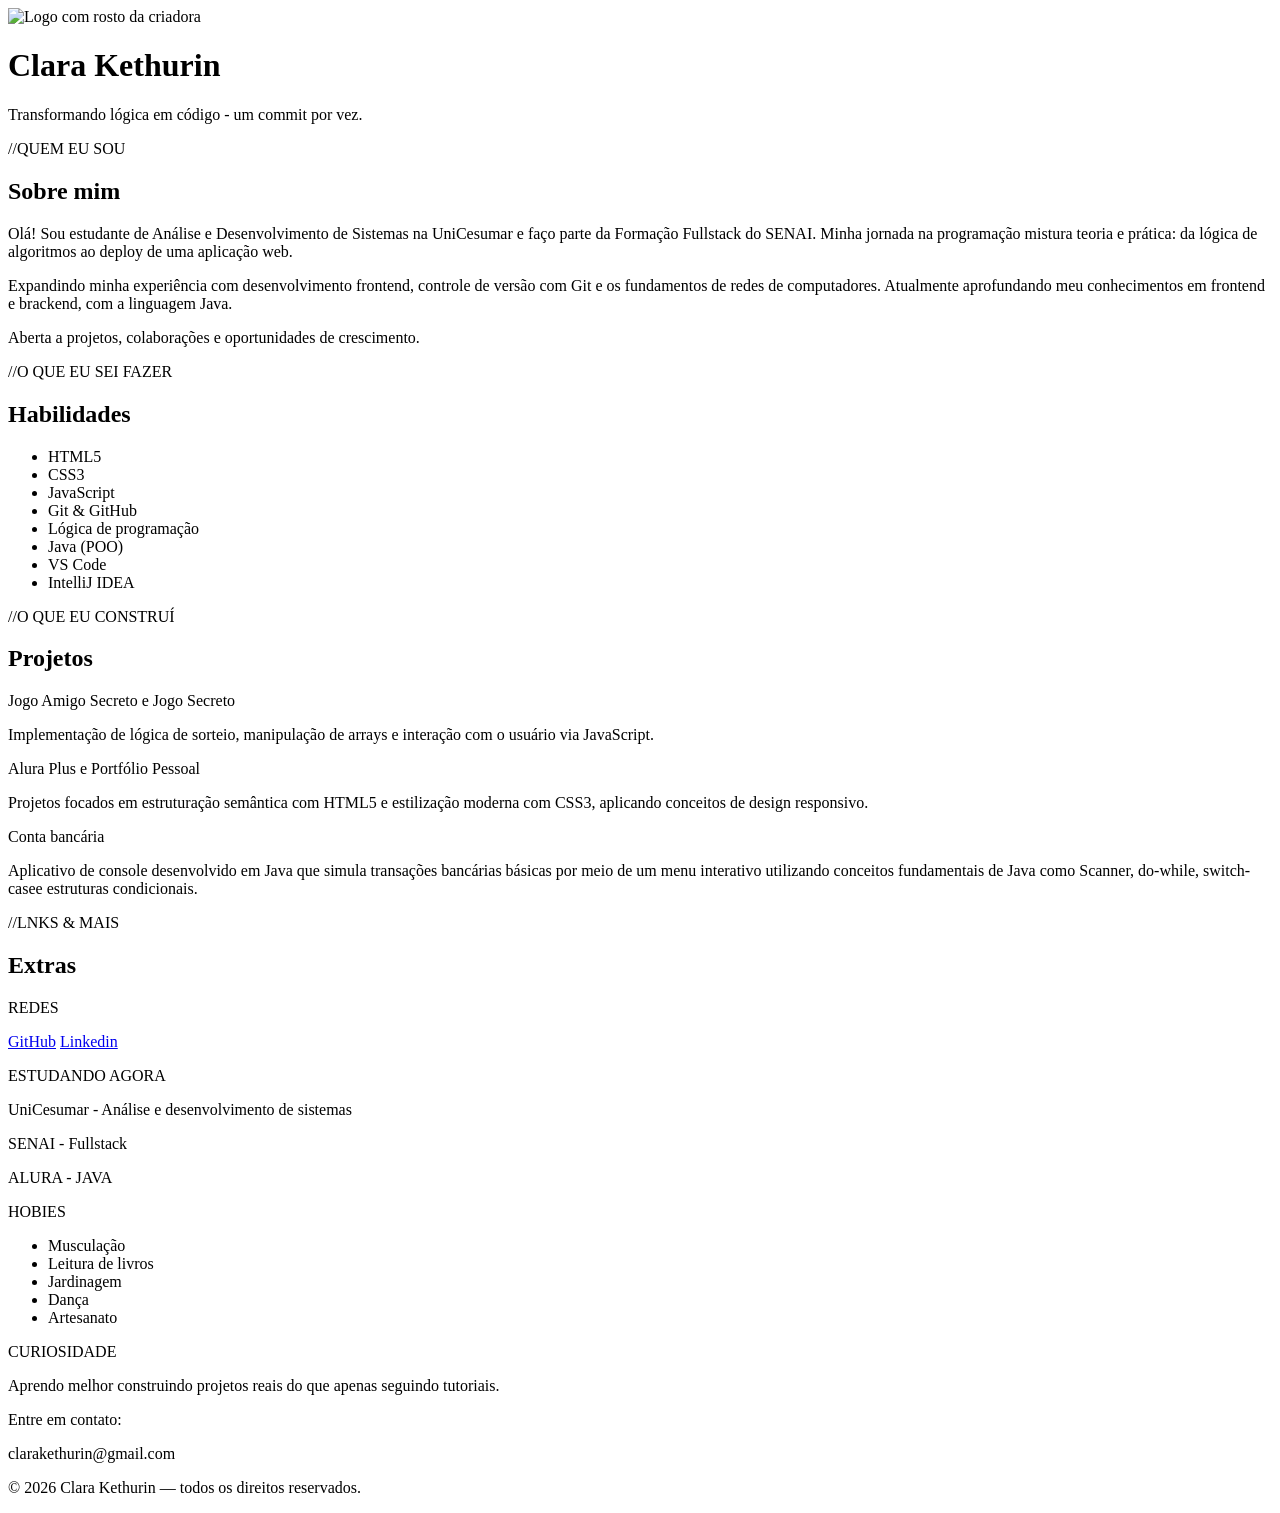
==== index.html @ 560ce4a1 "renomeia postfolio.html para index.html, remove arquivos de IDE e adiciona gitignore" ====
<!DOCTYPE html>
<html lang="pt-br">
<head>
    <meta charset="UTF-8">
    <meta name="viewport" content="width=device-width, initial-scale=1.0">
    <link rel="stylesheet" href="style.css"> 
    <title>Postfolio</title>
    
</head>
<body>
    <img src=".idea/chargePessoal.png" alt="Logo com rosto da criadora"/>
    <header>
        <h1> Clara Kethurin</h1>
    </header>
    <p>Transformando lógica em código - um commit por vez.</p>
    <!--  ADICIONAR botões responsivos AQUI -->
    <main>
        <section>
            <p>//QUEM EU SOU</p>
            <h2>Sobre mim</h2>
                <p>Olá! Sou estudante de Análise e Desenvolvimento de Sistemas na UniCesumar e faço parte da Formação Fullstack do SENAI. Minha jornada na programação mistura teoria e prática: da lógica de algoritmos ao deploy de uma aplicação web.</p>
                <p>Expandindo minha experiência com desenvolvimento frontend, controle de versão com Git e os fundamentos de redes de computadores. Atualmente aprofundando meu conhecimentos em frontend e brackend, com a linguagem Java. </p>
                <p>Aberta a projetos, colaborações e oportunidades de crescimento.</p>
        </section>
        <section>
            <p>//O QUE EU SEI FAZER</p>
            <h2>Habilidades</h2>
            <ul>
                <li>HTML5</li>
                <li>CSS3</li>
                <li>JavaScript</li>
                <li>Git & GitHub</li>
                <li>Lógica de programação</li>
                <li>Java (POO)</li>
                <li>VS Code</li>
                <li>IntelliJ IDEA</li>
            </ul>
        </section>
        <section>
            <p>//O QUE EU CONSTRUÍ</p>
            <h2>Projetos</h2>
            <p>Jogo Amigo Secreto e Jogo Secreto</p>
            <p>Implementação de lógica de sorteio, manipulação de arrays e interação com o usuário via JavaScript. </p>
            <!--<p> JavaScript / Lógica programação / GitHub (pensar como faz pra colocar um do lado do outro</p>
            <nav> COLOCAR LINK DO GITHUB AQUI</nav>-->

            <p>Alura Plus e Portfólio Pessoal</p>
            <p>Projetos focados em estruturação semântica com HTML5 e estilização moderna com CSS3, aplicando conceitos de design responsivo.</p>
            <!-- <p> HTML / CSS (mesmo do de cima) </p>
            <nav> COLOCAR LINK DO GITHUB AQUI </nav> -->

            <p>Conta bancária</p>
            <p>Aplicativo de console desenvolvido em Java que simula transações bancárias básicas por meio de um menu interativo utilizando conceitos fundamentais de Java como Scanner, do-while, switch-casee estruturas condicionais. </p>
            <!-- <p> Java (mesmo do de cima) </p>
            <nav> COLOCAR LINK DO GITHUB AQUI </nav> -->
        </section>
        <section>
            <!--  <aside> PESQUISAR COMO FAZ ISSO AQUI</aside>-->
            <p>//LNKS & MAIS</p>
            <h2>Extras</h2>
            <P>REDES</P>
            <a href="https://github.com/clarakethurin" >GitHub</a>
            <a href="www.linkedin.com/in/clarakethurin">Linkedin</a>
            <p>ESTUDANDO AGORA</p>
            <p>UniCesumar - Análise e desenvolvimento de sistemas</p>
            <p>SENAI - Fullstack</p>
            <p>ALURA - JAVA</p>
            <p>HOBIES</p>
            <ul>
                <li>Musculação</li>
                <li>Leitura de livros</li>
                <li>Jardinagem</li>
                <li>Dança</li>
                <li>Artesanato</li>
            </ul>
            <p>CURIOSIDADE</p>
            <p>Aprendo melhor construindo projetos reais do que apenas seguindo tutoriais.</p>
         </section>
    </main>
    <footer>
        <p>Entre em contato:</p>
        <p>clarakethurin@gmail.com</p>
        <P>© 2026 Clara Kethurin — todos os direitos reservados.</P>
    </footer>
 </body>
 </html>
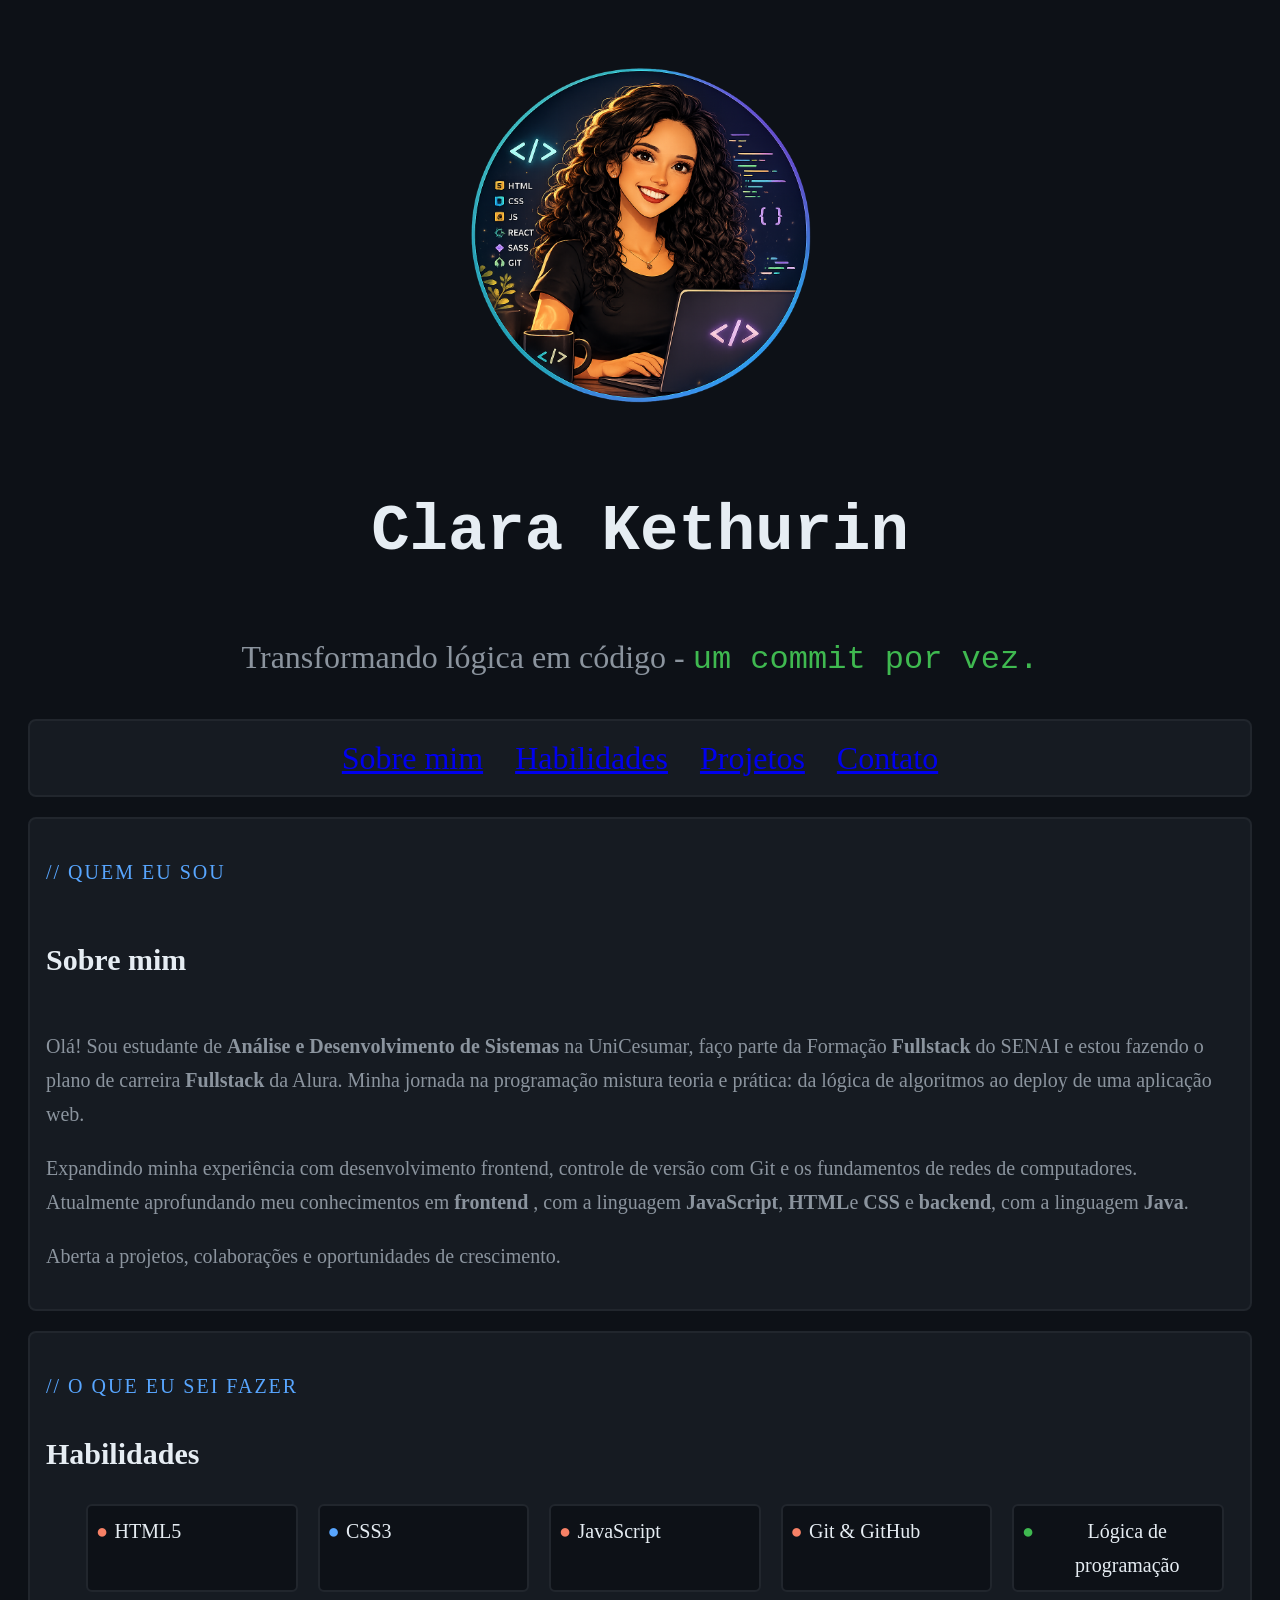
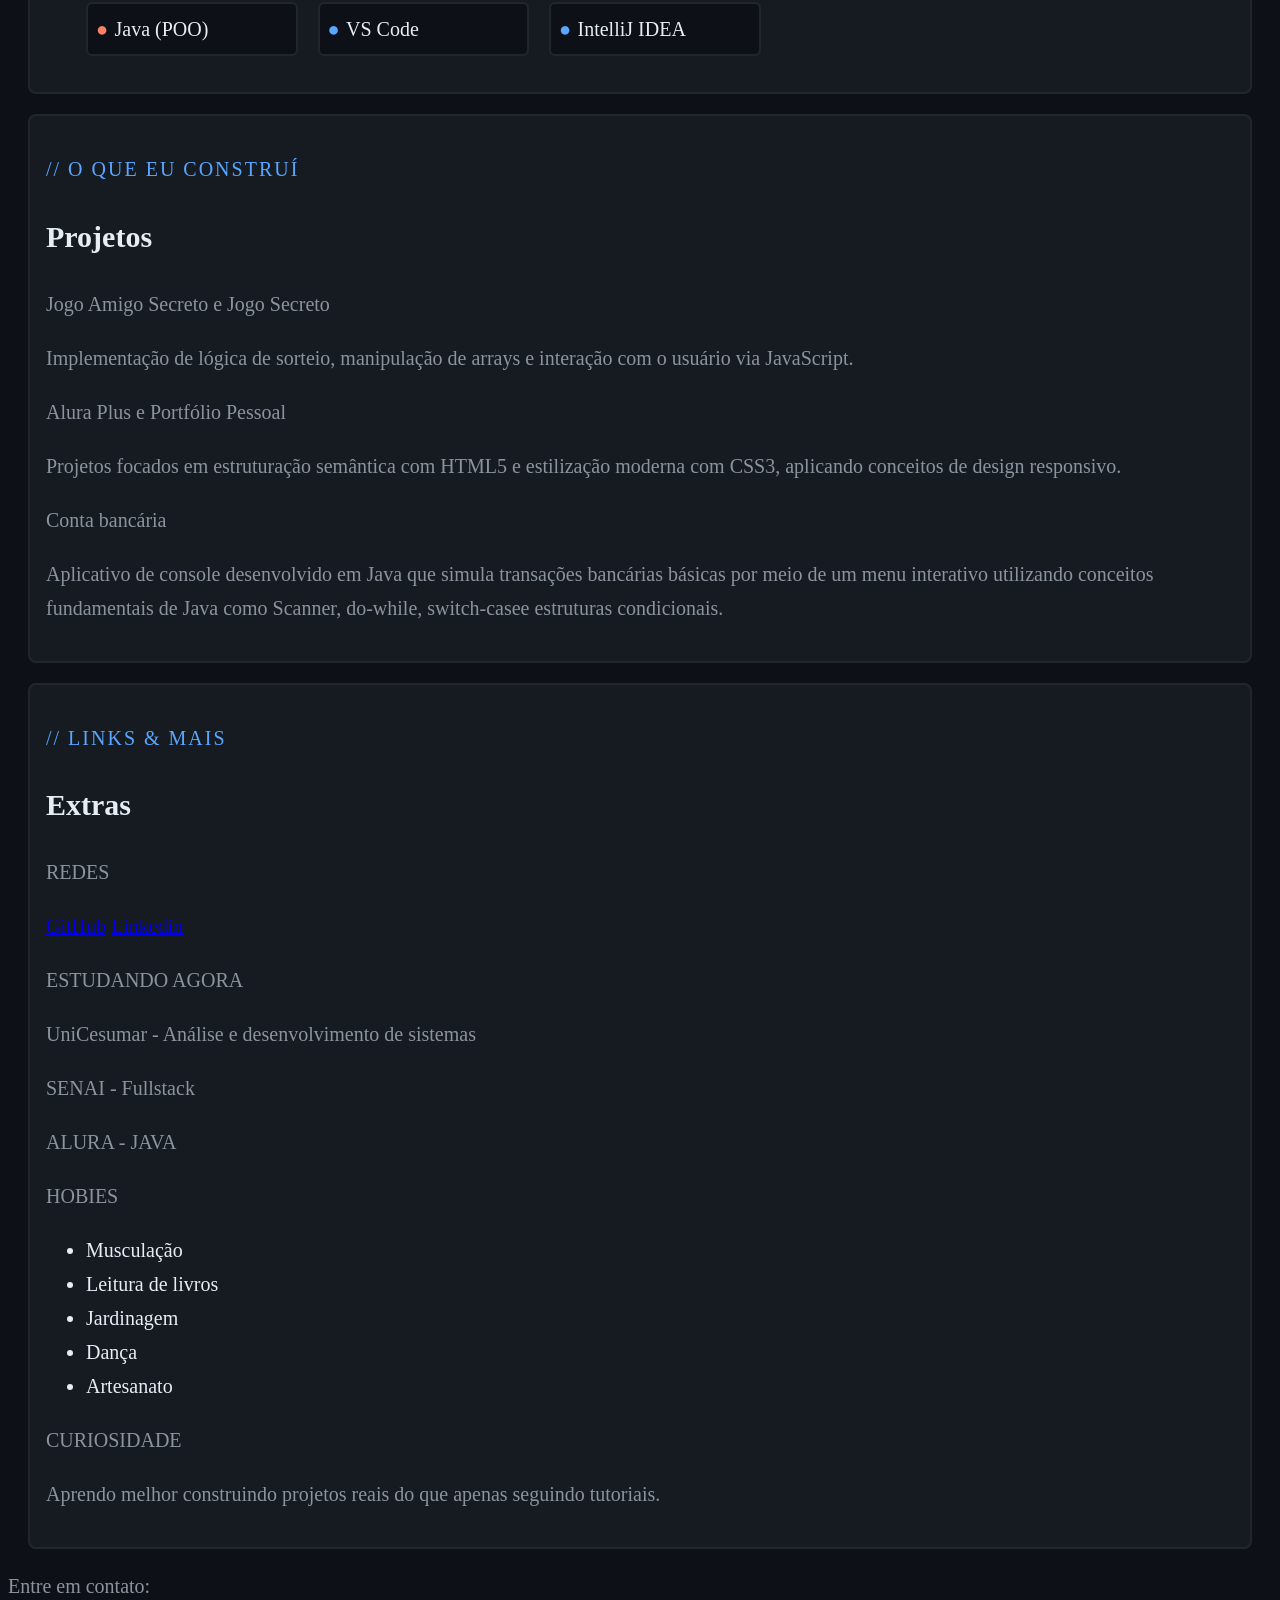
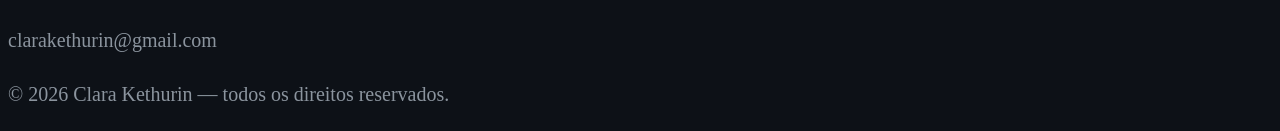
==== commit 643a1def: "estilo header , menu, sobre mim" ====
--- a/index.html
+++ b/index.html
@@ -3,41 +3,51 @@
 <head>
     <meta charset="UTF-8">
     <meta name="viewport" content="width=device-width, initial-scale=1.0">
-    <link rel="stylesheet" href="style.css"> 
+    <link rel="stylesheet" href="css/style.css"> 
+    <link href="https://fonts.googleapis.com/css2?family=JetBrains+Mono:wght@400;500;700&family=Inter:wght@400;500;600&display=swap" rel="stylesheet">
     <title>Postfolio</title>
     
 </head>
 <body>
-    <img src=".idea/chargePessoal.png" alt="Logo com rosto da criadora"/>
+    <img class="avatar" src="img/chargePessoal.png" alt="Logo com rosto da criadora"/>
     <header>
         <h1> Clara Kethurin</h1>
     </header>
-    <p>Transformando lógica em código - um commit por vez.</p>
-    <!--  ADICIONAR botões responsivos AQUI -->
-    <main>
-        <section>
-            <p>//QUEM EU SOU</p>
-            <h2>Sobre mim</h2>
-                <p>Olá! Sou estudante de Análise e Desenvolvimento de Sistemas na UniCesumar e faço parte da Formação Fullstack do SENAI. Minha jornada na programação mistura teoria e prática: da lógica de algoritmos ao deploy de uma aplicação web.</p>
-                <p>Expandindo minha experiência com desenvolvimento frontend, controle de versão com Git e os fundamentos de redes de computadores. Atualmente aprofundando meu conhecimentos em frontend e brackend, com a linguagem Java. </p>
+    <p class="tagline">Transformando lógica em código - 
+        <span class="tagline-destaque">um commit por vez.</span>
+    </p>
+    <nav>
+        <ul class="menu">
+            <li><a href="#sobre-mim">Sobre mim</a></li>
+            <li><a href="#habilidades">Habilidades</a></li>
+            <li><a href="#projetos">Projetos</a></li>
+            <li><a href="#contato">Contato</a></li>
+        </ul>
+    </nav>
+    <main>   
+        <section class="section-estilo">
+            <p class="subtitulo">// QUEM EU SOU</p>
+            <h2 class="sobre-mim">Sobre mim</h2>
+                <p>Olá! Sou estudante de <strong>Análise e Desenvolvimento de Sistemas</strong> na UniCesumar, faço parte da Formação <strong>Fullstack</strong> do SENAI e estou fazendo o plano de carreira <strong>Fullstack</strong> da Alura. Minha jornada na programação mistura teoria e prática: da lógica de algoritmos ao deploy de uma aplicação web.</p>
+                <p>Expandindo minha experiência com desenvolvimento frontend, controle de versão com Git e os fundamentos de redes de computadores. Atualmente aprofundando meu conhecimentos em <strong>frontend </strong>, com a linguagem <strong>JavaScript</strong>, <strong>HTML</strong>e <strong>CSS</strong> e <strong>backend</strong>, com a linguagem <strong>Java</strong>. </p>
                 <p>Aberta a projetos, colaborações e oportunidades de crescimento.</p>
         </section>
-        <section>
-            <p>//O QUE EU SEI FAZER</p>
+        <section class="section-estilo">
+            <p class="subtitulo">// O QUE EU SEI FAZER</p>
             <h2>Habilidades</h2>
-            <ul>
-                <li>HTML5</li>
-                <li>CSS3</li>
-                <li>JavaScript</li>
-                <li>Git & GitHub</li>
-                <li>Lógica de programação</li>
-                <li>Java (POO)</li>
-                <li>VS Code</li>
-                <li>IntelliJ IDEA</li>
+            <ul class="habilidades">
+                <li class="habilidades-item"><span class="ponto-laranja">●</span> HTML5</li>
+                <li class="habilidades-item"><span class="ponto-azul">●</span> CSS3</li>
+                <li class="habilidades-item"><span class="ponto-laranja">●</span> JavaScript</li>
+                <li class="habilidades-item"><span class="ponto-laranja">●</span> Git & GitHub</li>
+                <li class="habilidades-item"><span class="ponto-verde">●</span> Lógica de programação</li>
+                <li class="habilidades-item"><span class="ponto-laranja">●</span> Java (POO)</li>
+                <li class="habilidades-item"><span class="ponto-azul">●</span> VS Code</li>
+                <li class="habilidades-item"><span class="ponto-azul">●</span> IntelliJ IDEA</li>
             </ul>
         </section>
-        <section>
-            <p>//O QUE EU CONSTRUÍ</p>
+        <section class="section-estilo">
+            <p class="subtitulo">// O QUE EU CONSTRUÍ</p>
             <h2>Projetos</h2>
             <p>Jogo Amigo Secreto e Jogo Secreto</p>
             <p>Implementação de lógica de sorteio, manipulação de arrays e interação com o usuário via JavaScript. </p>
@@ -54,9 +64,9 @@
             <!-- <p> Java (mesmo do de cima) </p>
             <nav> COLOCAR LINK DO GITHUB AQUI </nav> -->
         </section>
-        <section>
+        <section class="section-estilo">
             <!--  <aside> PESQUISAR COMO FAZ ISSO AQUI</aside>-->
-            <p>//LNKS & MAIS</p>
+            <p class="subtitulo">// LINKS & MAIS</p>
             <h2>Extras</h2>
             <P>REDES</P>
             <a href="https://github.com/clarakethurin" >GitHub</a>
--- a/css/style.css
+++ b/css/style.css
@@ -0,0 +1,116 @@
+#{
+    margin: 0;
+    padding: 0;
+}
+
+body {
+    font-family: 16px system-ui, -apple-system, sans-serif;
+    font-size: 1.25rem;
+    line-height: 1.7;
+    background-color: #0d1117;
+    color: #e6edf3;
+}
+
+p {
+    color: #8b949e;
+   
+}
+/* h1 finalizado*/
+h1 {
+    font-family: 'Courier New', Courier, monospace;
+    font-size: clamp(4rem, 5vw, 4rem);
+    display: flex;
+    justify-content: center;
+}
+
+/* avatar finalizado*/
+.avatar {
+    width: 350px;
+    height: 350px;
+    border-radius: 50%;
+    display: block;
+    margin: 4rem auto;
+}
+
+/* tagline finalizado*/
+.tagline {
+    font-size: 2rem;
+    text-align: center;
+    margin-bottom: 2rem;
+    color:#8b949e;
+}
+
+.tagline-destaque{
+    font-family: 'Courier New', Courier, monospace;
+    color: #3fb950;
+}
+
+/*Falta tirar o sublinhado, corrigir cor e aumentar a fonte*/
+.menu {
+    display: flex;
+    flex-direction: row;
+    justify-content: center;
+    gap: 2rem;
+    border: 2px solid #21262d;
+    border-radius: 8px;
+    padding: 0.6rem 1rem;
+    flex-wrap: wrap;
+    background-color: #161b22;
+    margin: 20px;
+    list-style: none;
+    text-decoration: none;
+    font-size: 2rem; 
+}
+
+
+.section-estilo{
+    border: 2px solid #21262d;
+    border-radius: 8px;
+    padding: 1rem;
+    background-color: #161b22;
+    margin: 20px;
+}
+
+.subtitulo{
+    color: #58a6ff;
+    letter-spacing: 2px;
+}
+
+.sobre-mim {
+    display: inline-block;
+    flex-direction: column;
+    gap: 1rem;
+}
+
+/*habilidades finalizado*/
+.habilidades {
+    display: grid;
+    grid-template-columns: repeat(auto-fit, minmax(200px, 1fr));
+    gap: 0.6rem;
+    margin-top: 0.5rem;
+}
+
+.habilidades-item{
+    background-color: #0d1117;
+    border: 2px solid #21262d;
+    padding: 0.5rem;
+    border-radius: 6px;
+    display: flex;
+    text-align: center;
+    gap: 0.4rem;
+    content: "";
+    margin-right: 10px;
+}
+.ponto-laranja {
+    color: #f78166;
+}
+
+.ponto-azul {
+    color: #58a6ff;
+}
+
+.ponto-verde {
+    color: #3fb950;
+}
+
+
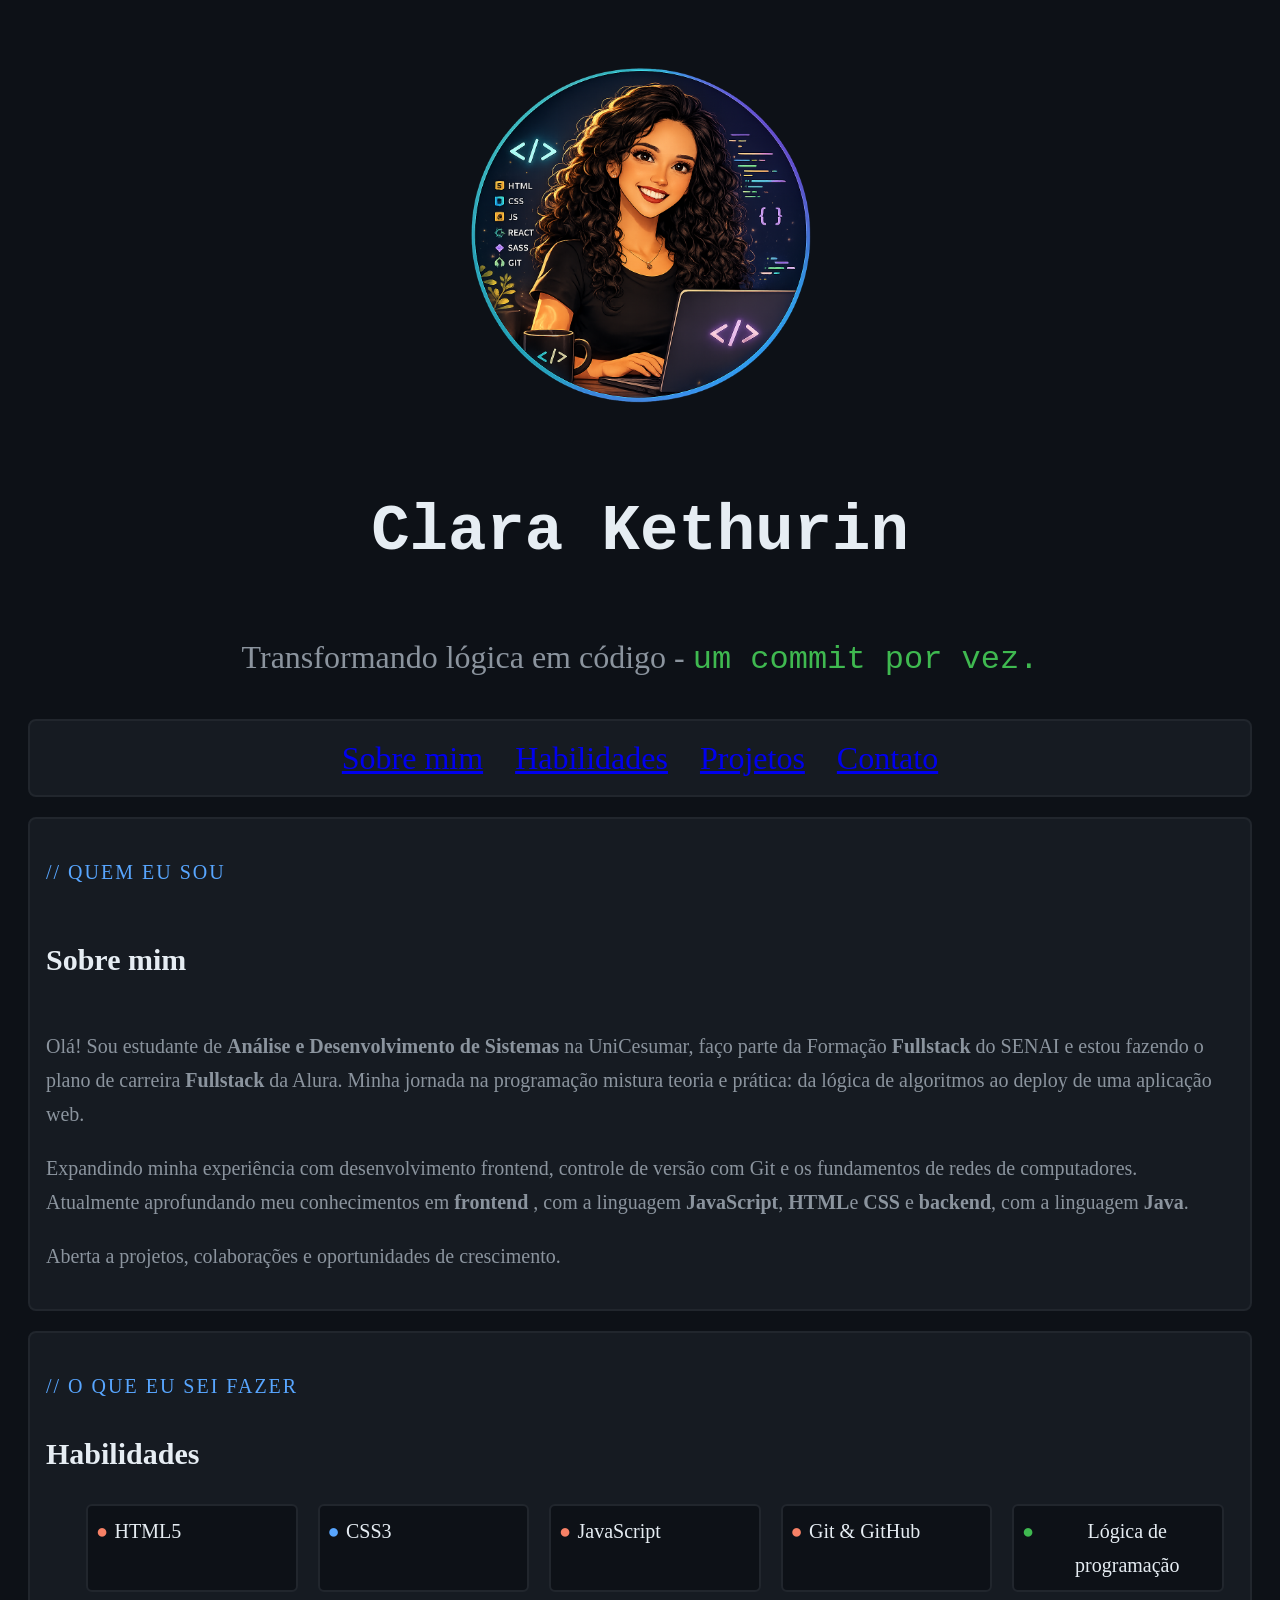
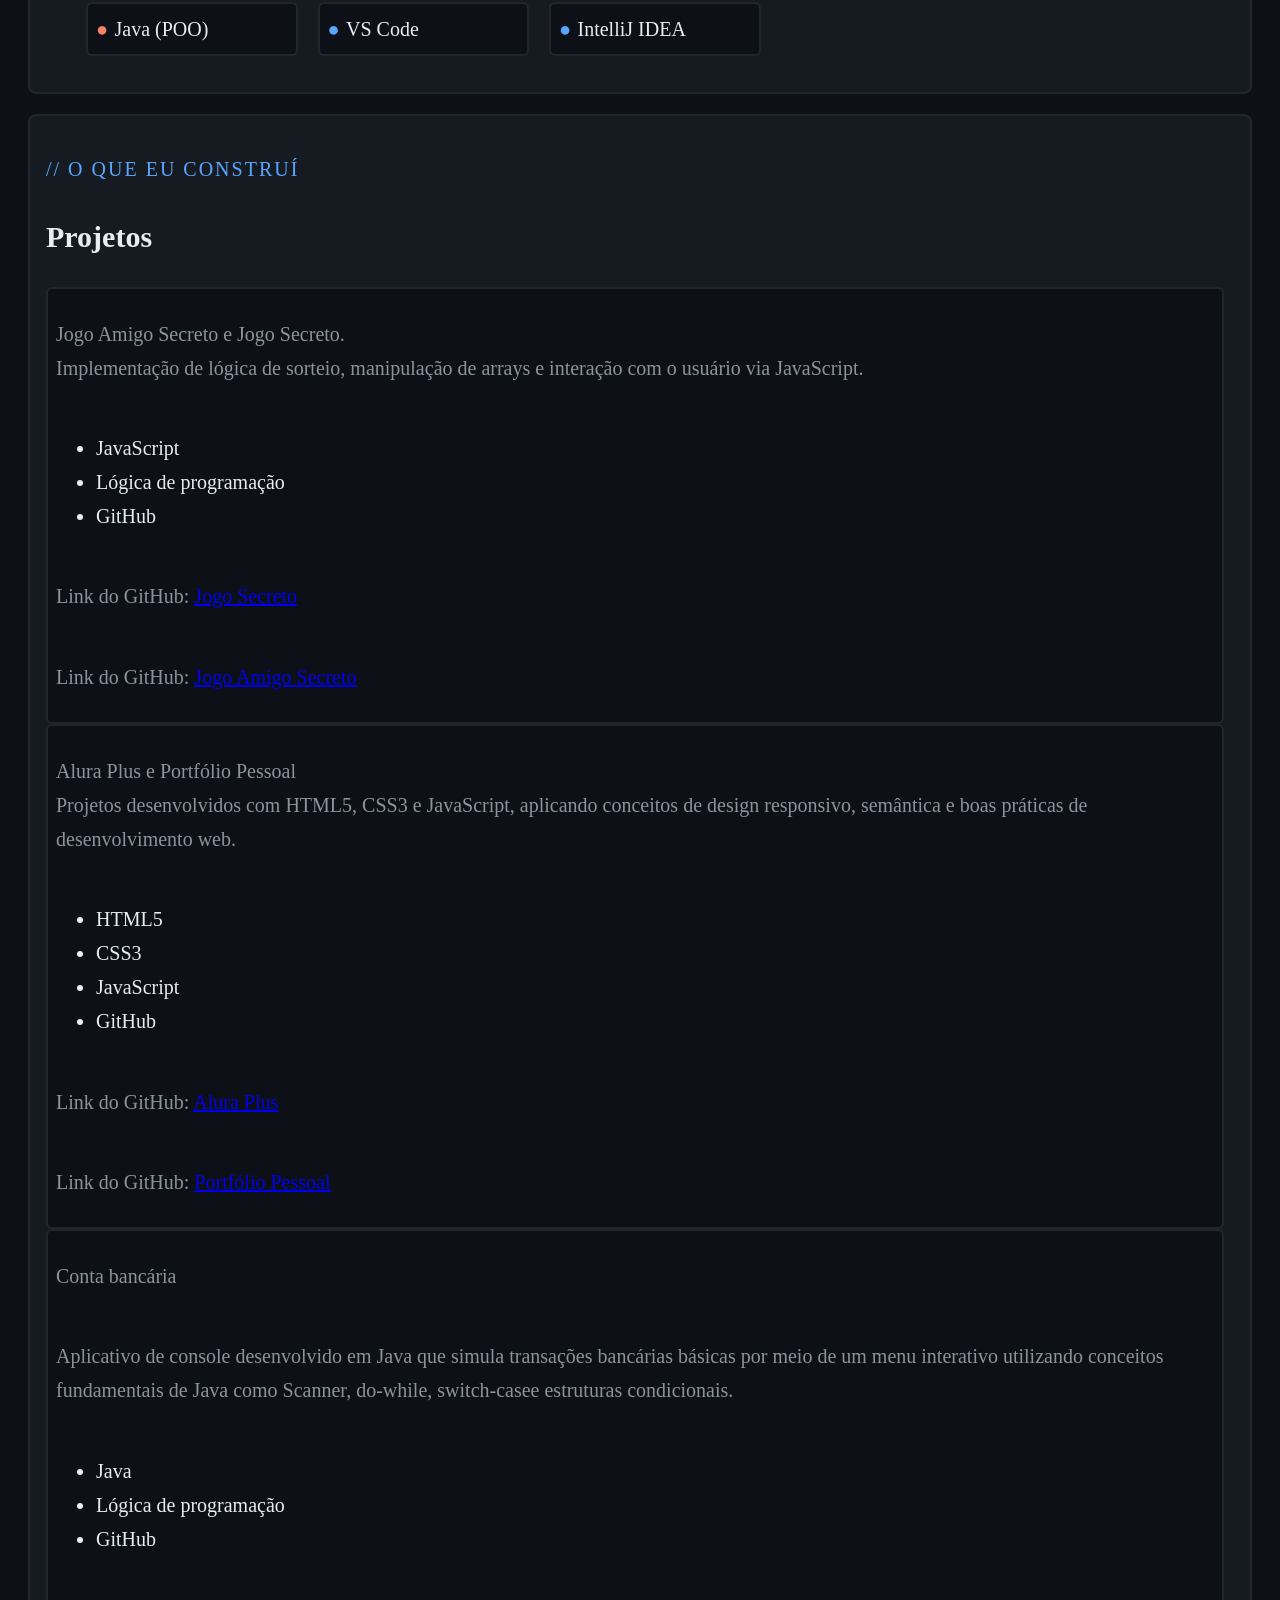
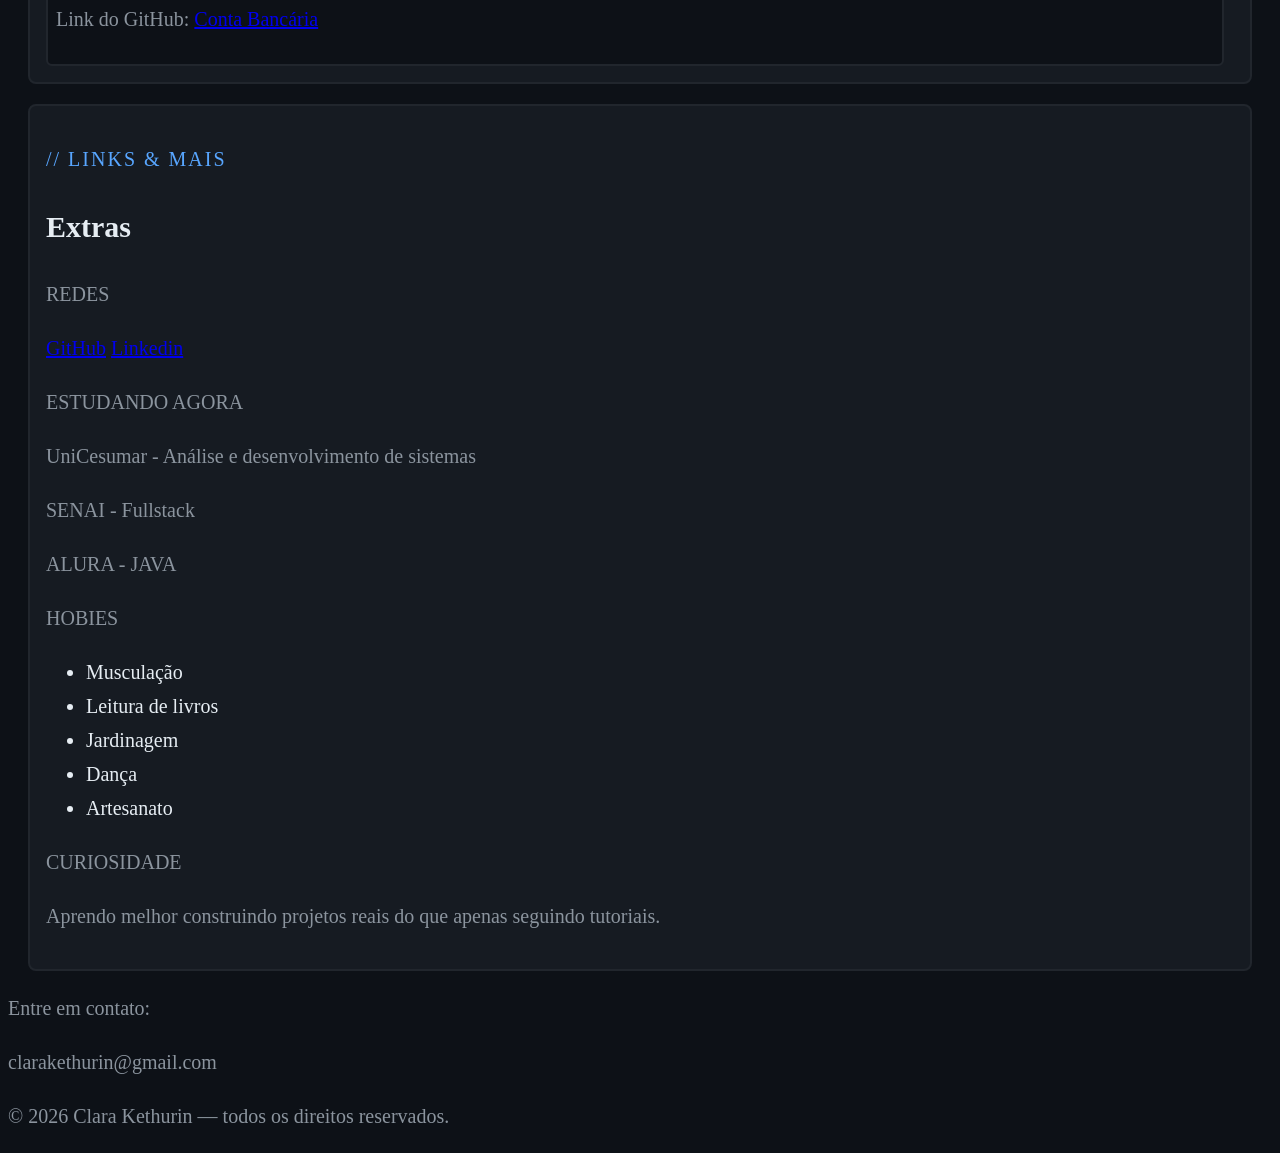
==== commit d5f8a1a4: "projetos iniciar estilos" ====
--- a/index.html
+++ b/index.html
@@ -49,20 +49,37 @@
         <section class="section-estilo">
             <p class="subtitulo">// O QUE EU CONSTRUÍ</p>
             <h2>Projetos</h2>
-            <p>Jogo Amigo Secreto e Jogo Secreto</p>
-            <p>Implementação de lógica de sorteio, manipulação de arrays e interação com o usuário via JavaScript. </p>
-            <!--<p> JavaScript / Lógica programação / GitHub (pensar como faz pra colocar um do lado do outro</p>
-            <nav> COLOCAR LINK DO GITHUB AQUI</nav>-->
+            <span class="projetos"><p>Jogo Amigo Secreto e Jogo Secreto. <br>
+            Implementação de lógica de sorteio, manipulação de arrays e interação com o usuário via JavaScript. </p>
+            <ul>
+                <li>JavaScript</li>
+                <li>Lógica de programação</li>
+                <li>GitHub</li>
+            </ul>
+            <p>Link do GitHub: <a href="https://github.com/clarakethurin/Jogo-secreto.JS" target="_blank" rel="noopener noreferrer">Jogo Secreto</a></p>
+            <p>Link do GitHub: <a href="https://github.com/clarakethurin/JogoAmigoSecreto" target="_blank" rel="noopener noreferrer">Jogo Amigo Secreto</a></p>
+            </span>
 
-            <p>Alura Plus e Portfólio Pessoal</p>
-            <p>Projetos focados em estruturação semântica com HTML5 e estilização moderna com CSS3, aplicando conceitos de design responsivo.</p>
-            <!-- <p> HTML / CSS (mesmo do de cima) </p>
-            <nav> COLOCAR LINK DO GITHUB AQUI </nav> -->
+            <span class="projetos"><p>Alura Plus e Portfólio Pessoal<br> Projetos desenvolvidos com HTML5, CSS3 e JavaScript, aplicando conceitos de design responsivo, semântica e boas práticas de desenvolvimento web.</p>
+                <ul>
+                    <li>HTML5</li>
+                    <li>CSS3</li>
+                    <li>JavaScript</li>
+                    <li>GitHub</li>
+                </ul>
+            <p>Link do GitHub: <a href="https://github.com/clarakethurin/Alura-Plus" target="_blank" rel="noopener noreferrer">Alura Plus</a></p>
+            <p>Link do GitHub: <a href="https://github.com/clarakethurin/Portfólio-Pessoal" target="_blank" rel="noopener noreferrer">Portfólio Pessoal</a></p>
+            </span>
 
-            <p>Conta bancária</p>
-            <p>Aplicativo de console desenvolvido em Java que simula transações bancárias básicas por meio de um menu interativo utilizando conceitos fundamentais de Java como Scanner, do-while, switch-casee estruturas condicionais. </p>
-            <!-- <p> Java (mesmo do de cima) </p>
-            <nav> COLOCAR LINK DO GITHUB AQUI </nav> -->
+            <span class="projetos"><p>Conta bancária</p>
+            <p>Aplicativo de console desenvolvido em Java que simula transações bancárias básicas por meio de um menu interativo utilizando conceitos fundamentais de Java como Scanner, do-while, switch-casee estruturas condicionais.</p>
+            <ul>
+                <li>Java</li>
+                <li>Lógica de programação</li>
+                <li>GitHub</li>
+            </ul>
+            <p>Link do GitHub: <a href="https://github.com/clarakethurin/Conta-Bancaria" target="_blank" rel="noopener noreferrer">Conta Bancária</a></p>
+            </span>
         </section>
         <section class="section-estilo">
             <!--  <aside> PESQUISAR COMO FAZ ISSO AQUI</aside>-->
--- a/css/style.css
+++ b/css/style.css
@@ -113,4 +113,17 @@
     color: #3fb950;
 }
 
+.projetos{
+    background-color: #0d1117;
+    border: 2px solid #21262d;
+    padding: 0.5rem;
+    border-radius: 6px;
+    display: flex;
+    text-align:left;
+    flex-direction: column;
+    gap: 0.4rem;
+    content: "";
+    margin-right: 10px;
 
+}
+
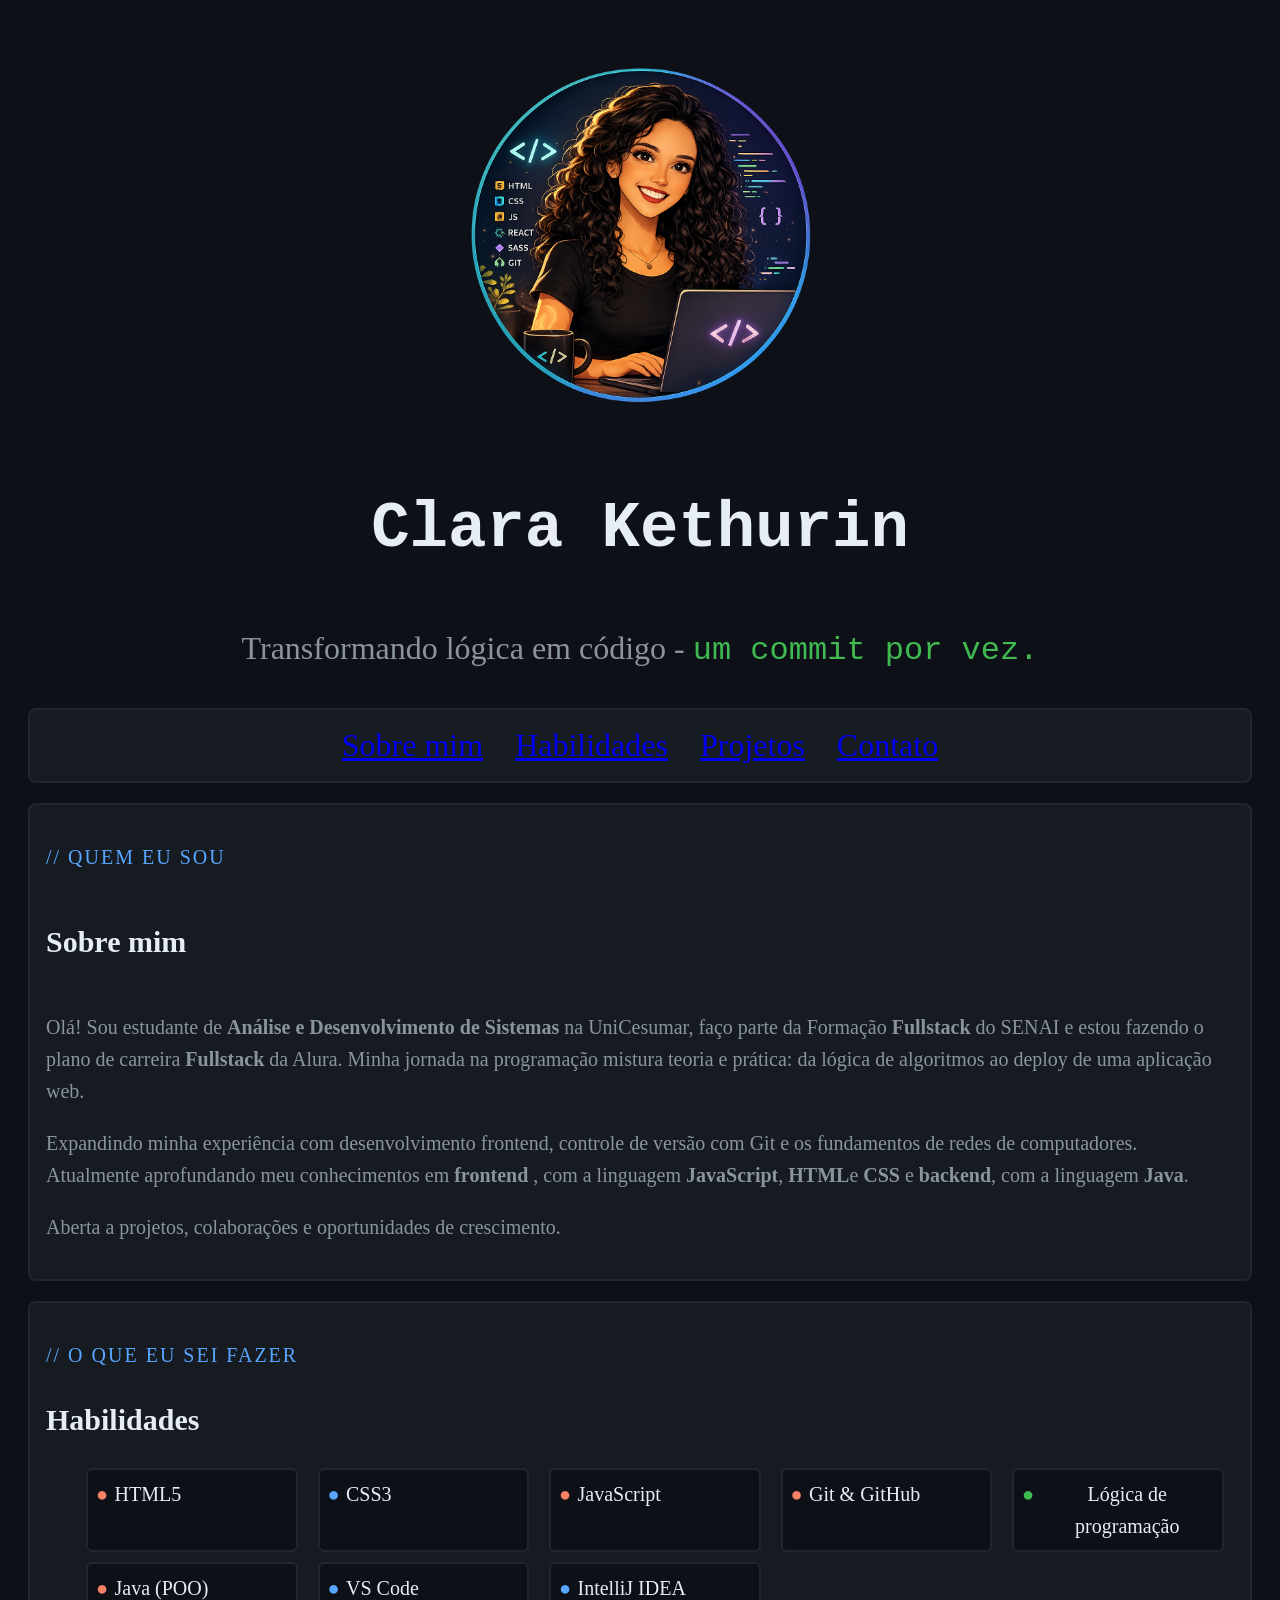
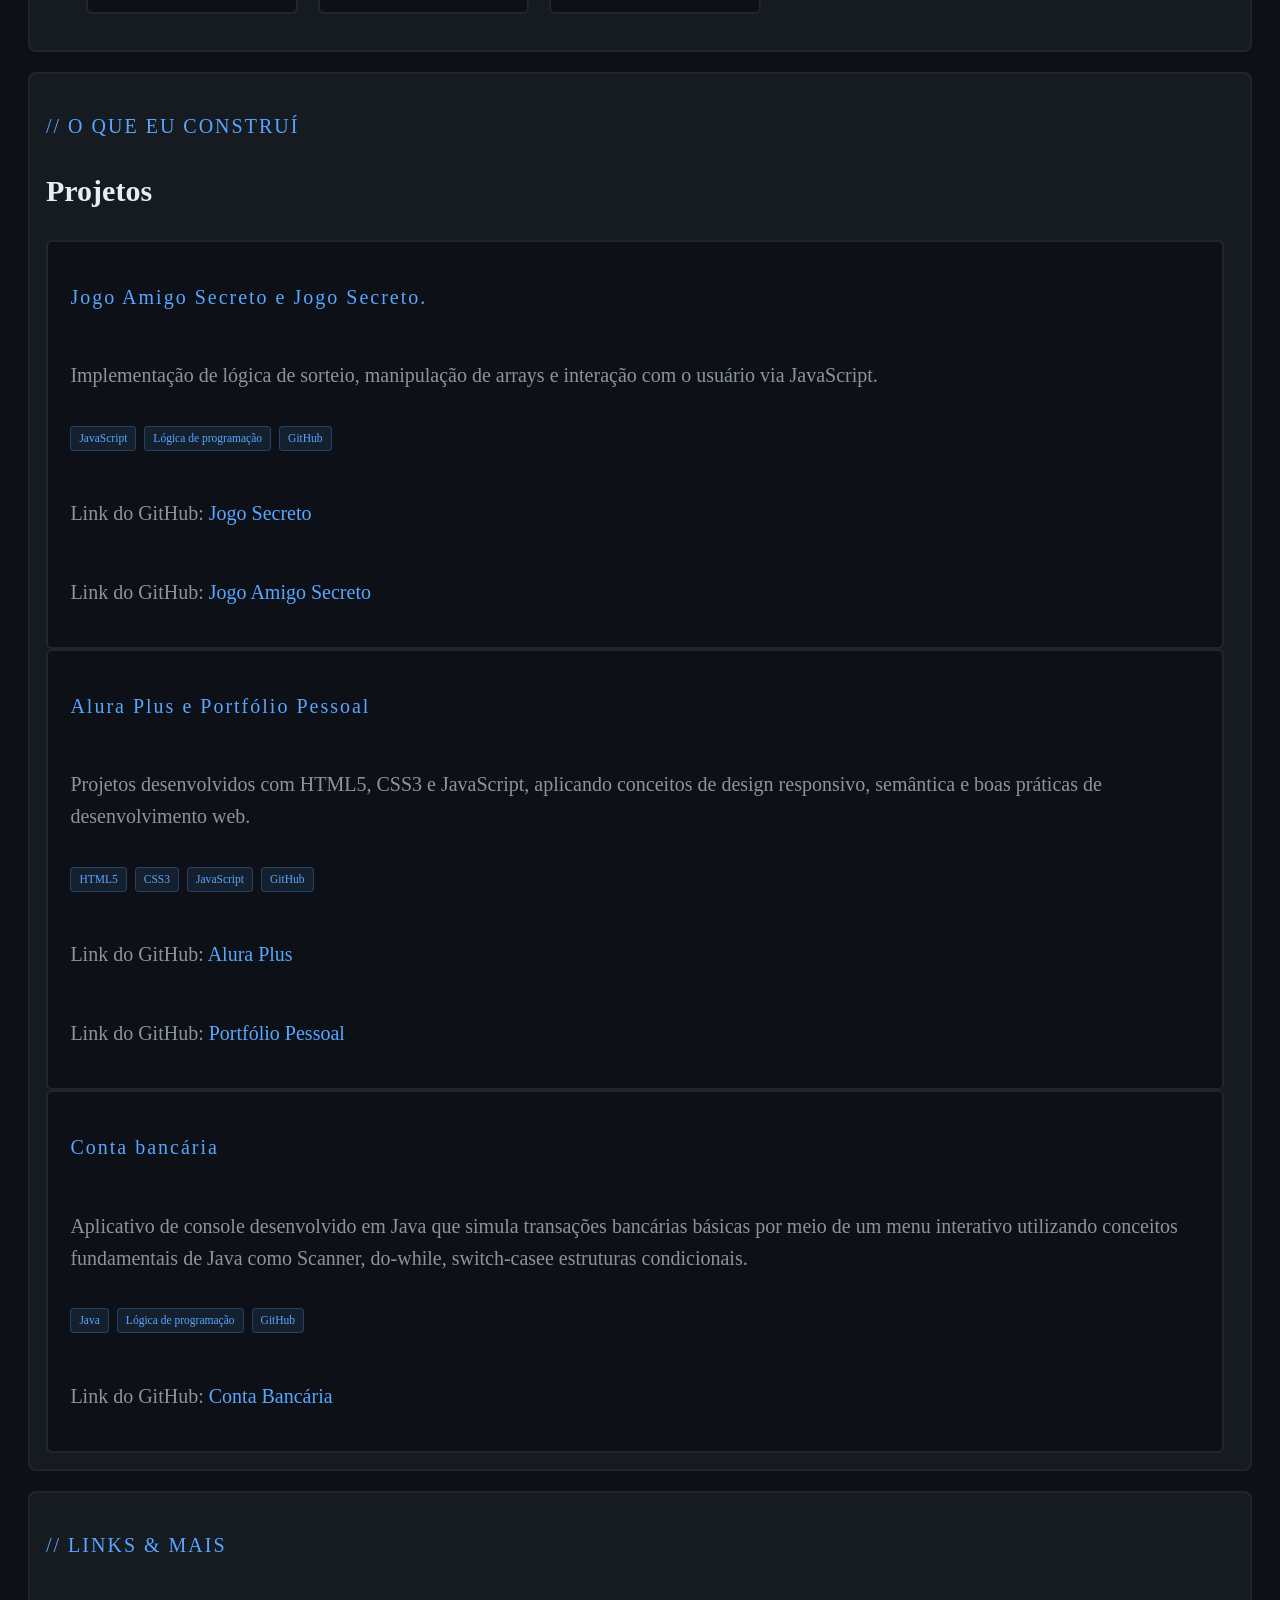
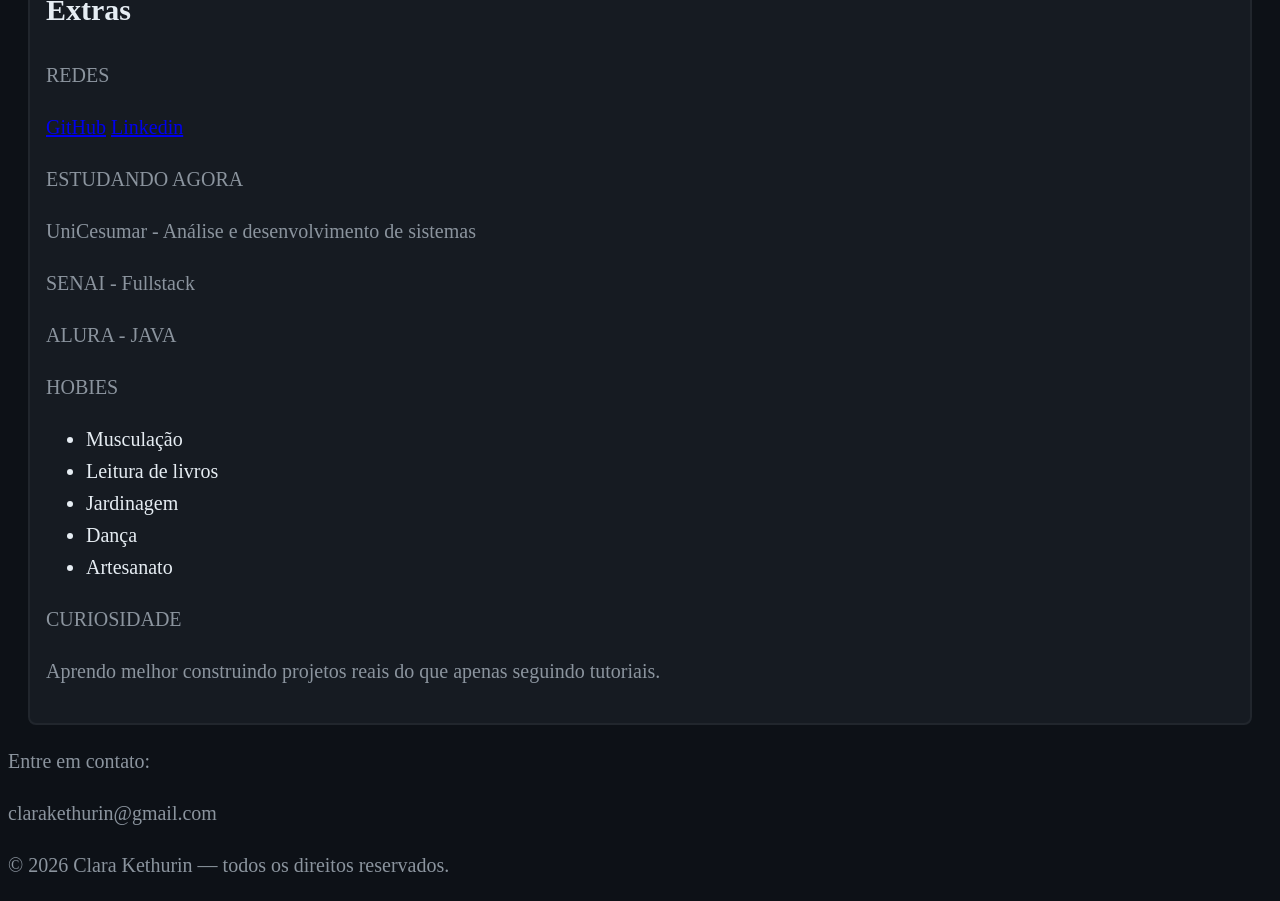
==== commit a336f074: "projetos estilo" ====
--- a/index.html
+++ b/index.html
@@ -25,14 +25,14 @@
         </ul>
     </nav>
     <main>   
-        <section class="section-estilo">
+        <section id="sobre-mim" class="section-estilo">
             <p class="subtitulo">// QUEM EU SOU</p>
             <h2 class="sobre-mim">Sobre mim</h2>
                 <p>Olá! Sou estudante de <strong>Análise e Desenvolvimento de Sistemas</strong> na UniCesumar, faço parte da Formação <strong>Fullstack</strong> do SENAI e estou fazendo o plano de carreira <strong>Fullstack</strong> da Alura. Minha jornada na programação mistura teoria e prática: da lógica de algoritmos ao deploy de uma aplicação web.</p>
                 <p>Expandindo minha experiência com desenvolvimento frontend, controle de versão com Git e os fundamentos de redes de computadores. Atualmente aprofundando meu conhecimentos em <strong>frontend </strong>, com a linguagem <strong>JavaScript</strong>, <strong>HTML</strong>e <strong>CSS</strong> e <strong>backend</strong>, com a linguagem <strong>Java</strong>. </p>
                 <p>Aberta a projetos, colaborações e oportunidades de crescimento.</p>
         </section>
-        <section class="section-estilo">
+        <section id="habilidades" class="section-estilo">
             <p class="subtitulo">// O QUE EU SEI FAZER</p>
             <h2>Habilidades</h2>
             <ul class="habilidades">
@@ -46,48 +46,49 @@
                 <li class="habilidades-item"><span class="ponto-azul">●</span> IntelliJ IDEA</li>
             </ul>
         </section>
-        <section class="section-estilo">
+        <section id="projetos" class="section-estilo">
             <p class="subtitulo">// O QUE EU CONSTRUÍ</p>
             <h2>Projetos</h2>
-            <span class="projetos"><p>Jogo Amigo Secreto e Jogo Secreto. <br>
-            Implementação de lógica de sorteio, manipulação de arrays e interação com o usuário via JavaScript. </p>
-            <ul>
-                <li>JavaScript</li>
-                <li>Lógica de programação</li>
-                <li>GitHub</li>
+            <span class="projetos"><p class="divtags-titulo">Jogo Amigo Secreto e Jogo Secreto.</p>
+            <p>Implementação de lógica de sorteio, manipulação de arrays e interação com o usuário via JavaScript. </p>
+            <ul class="divtags">
+                <li class="tag">JavaScript</li>
+                <li class="tag">Lógica de programação</li>
+                <li class="tag">GitHub</li>
             </ul>
-            <p>Link do GitHub: <a href="https://github.com/clarakethurin/Jogo-secreto.JS" target="_blank" rel="noopener noreferrer">Jogo Secreto</a></p>
-            <p>Link do GitHub: <a href="https://github.com/clarakethurin/JogoAmigoSecreto" target="_blank" rel="noopener noreferrer">Jogo Amigo Secreto</a></p>
+            <p>Link do GitHub: <a href="https://github.com/clarakethurin/Jogo-secreto.JS" target="_blank" rel="noopener noreferrer" class="tag-link">Jogo Secreto</a></p>
+            <p>Link do GitHub: <a href="https://github.com/clarakethurin/JogoAmigoSecreto" target="_blank" rel="noopener noreferrer" class="tag-link">Jogo Amigo Secreto</a></p>
             </span>
 
-            <span class="projetos"><p>Alura Plus e Portfólio Pessoal<br> Projetos desenvolvidos com HTML5, CSS3 e JavaScript, aplicando conceitos de design responsivo, semântica e boas práticas de desenvolvimento web.</p>
-                <ul>
-                    <li>HTML5</li>
-                    <li>CSS3</li>
-                    <li>JavaScript</li>
-                    <li>GitHub</li>
+            <span class="projetos"><p class="divtags-titulo">Alura Plus e Portfólio Pessoal</p>
+            <p>Projetos desenvolvidos com HTML5, CSS3 e JavaScript, aplicando conceitos de design responsivo, semântica e boas práticas de desenvolvimento web.</p>
+                <ul class="divtags">
+                    <li class="tag">HTML5</li>
+                    <li class="tag">CSS3</li>
+                    <li class="tag">JavaScript</li>
+                    <li class="tag">GitHub</li>
                 </ul>
-            <p>Link do GitHub: <a href="https://github.com/clarakethurin/Alura-Plus" target="_blank" rel="noopener noreferrer">Alura Plus</a></p>
-            <p>Link do GitHub: <a href="https://github.com/clarakethurin/Portfólio-Pessoal" target="_blank" rel="noopener noreferrer">Portfólio Pessoal</a></p>
+            <p>Link do GitHub: <a href="https://github.com/clarakethurin/Alura-Plus" target="_blank" rel="noopener noreferrer" class="tag-link">Alura Plus</a></p>
+            <p>Link do GitHub: <a href="https://github.com/clarakethurin/Portfólio-Pessoal" target="_blank" rel="noopener noreferrer" class="tag-link">Portfólio Pessoal</a></p>
             </span>
 
-            <span class="projetos"><p>Conta bancária</p>
+            <span class="projetos"><p class="divtags-titulo">Conta bancária</p>
             <p>Aplicativo de console desenvolvido em Java que simula transações bancárias básicas por meio de um menu interativo utilizando conceitos fundamentais de Java como Scanner, do-while, switch-casee estruturas condicionais.</p>
-            <ul>
-                <li>Java</li>
-                <li>Lógica de programação</li>
-                <li>GitHub</li>
+            <ul class="divtags">
+                <li class="tag">Java</li>
+                <li class="tag">Lógica de programação</li>
+                <li class="tag">GitHub</li>
             </ul>
-            <p>Link do GitHub: <a href="https://github.com/clarakethurin/Conta-Bancaria" target="_blank" rel="noopener noreferrer">Conta Bancária</a></p>
+            <p>Link do GitHub: <a href="https://github.com/clarakethurin/Conta-Bancaria" target="_blank" rel="noopener noreferrer" class="tag-link">Conta Bancária</a></p>
             </span>
         </section>
-        <section class="section-estilo">
+        <section id="extras" class="section-estilo">
             <!--  <aside> PESQUISAR COMO FAZ ISSO AQUI</aside>-->
             <p class="subtitulo">// LINKS & MAIS</p>
             <h2>Extras</h2>
             <P>REDES</P>
-            <a href="https://github.com/clarakethurin" >GitHub</a>
-            <a href="www.linkedin.com/in/clarakethurin">Linkedin</a>
+            <a href="https://github.com/clarakethurin" target="_blank" rel="noopener noreferrer" ">GitHub</a>
+            <a href="https://www.linkedin.com/in/clarakethurin" target="_blank" rel="noopener noreferrer">Linkedin</a>
             <p>ESTUDANDO AGORA</p>
             <p>UniCesumar - Análise e desenvolvimento de sistemas</p>
             <p>SENAI - Fullstack</p>
@@ -105,7 +106,7 @@
          </section>
     </main>
     <footer>
-        <p>Entre em contato:</p>
+        <p id="contato">Entre em contato:</p>
         <p>clarakethurin@gmail.com</p>
         <P>© 2026 Clara Kethurin — todos os direitos reservados.</P>
     </footer>
--- a/css/style.css
+++ b/css/style.css
@@ -6,7 +6,7 @@
 body {
     font-family: 16px system-ui, -apple-system, sans-serif;
     font-size: 1.25rem;
-    line-height: 1.7;
+    line-height: 1.6;
     background-color: #0d1117;
     color: #e6edf3;
 }
@@ -116,7 +116,7 @@
 .projetos{
     background-color: #0d1117;
     border: 2px solid #21262d;
-    padding: 0.5rem;
+    padding: 1.2rem 1.4rem;
     border-radius: 6px;
     display: flex;
     text-align:left;
@@ -124,6 +124,47 @@
     gap: 0.4rem;
     content: "";
     margin-right: 10px;
-
+    transition: border-color 0.2s;
 }
 
+.projetos-p{
+    display: block;
+    margin-block-start: 1em;
+    margin-block-end: 1em;
+    margin-inline-start: 0px;
+    margin-inline-end: 0px;
+    unicode-bidi: isolate;
+    line-height: 1.6;
+}
+.divtags-titulo{
+    color: #58a6ff;
+    letter-spacing: 2px;
+    font-size: 1.25rem;
+    
+}
+
+.divtags {
+    display: flex;
+    flex-wrap: wrap;
+    justify-content: flex-start; /* space-between só faz sentido se tiver poucos itens fixos */
+    gap: 0.5rem;
+    list-style: none;
+    padding: 0;
+    margin-top: 0.5rem;
+}
+
+.tag {
+    font-size: 0.72rem;
+    background: rgba(88, 166, 255, 0.1);
+    color: #58a6ff;
+    border: 1px solid rgba(88, 166, 255, 0.25);
+    border-radius: 4px;
+    padding: 0.15rem 0.5rem;
+    font-family: var(--font-display);
+}
+.tag-link {
+    text-decoration: none;
+    color: #58a6ff;
+    transition: color 0.2s;
+    
+}
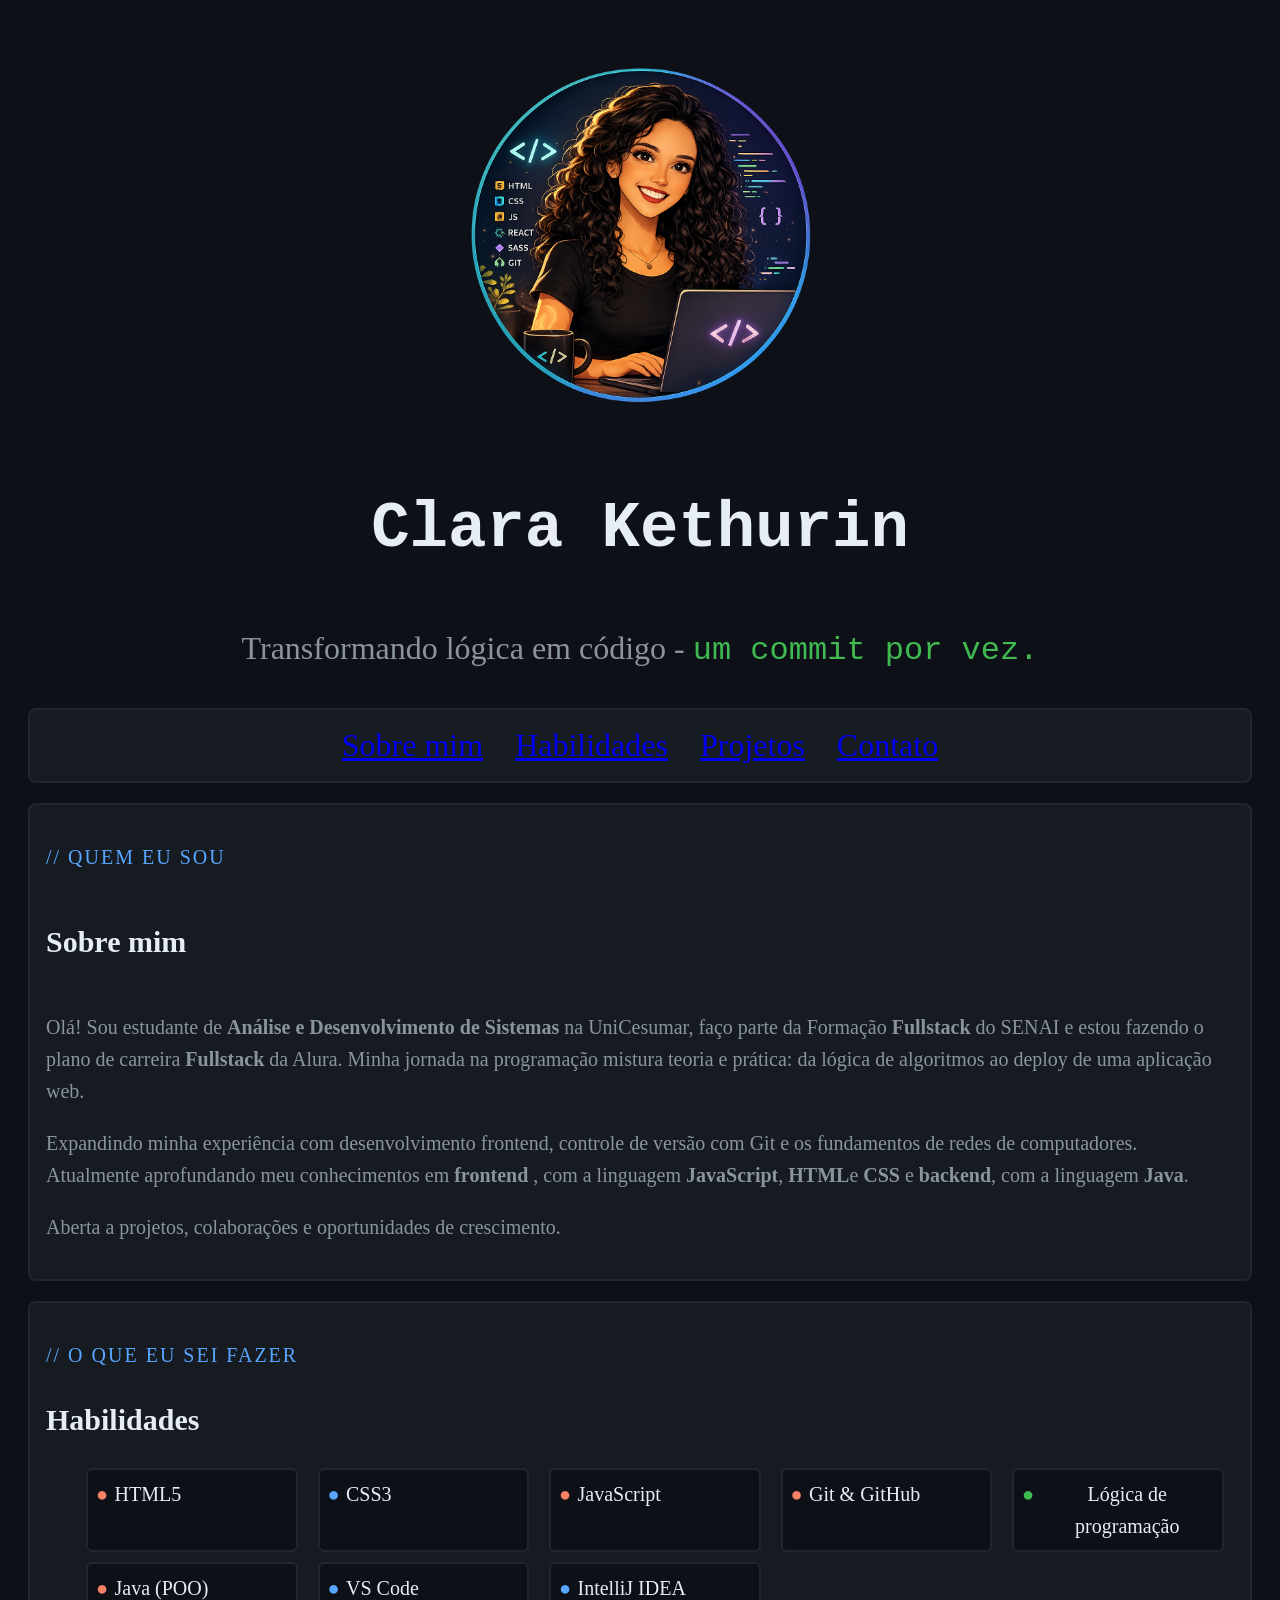
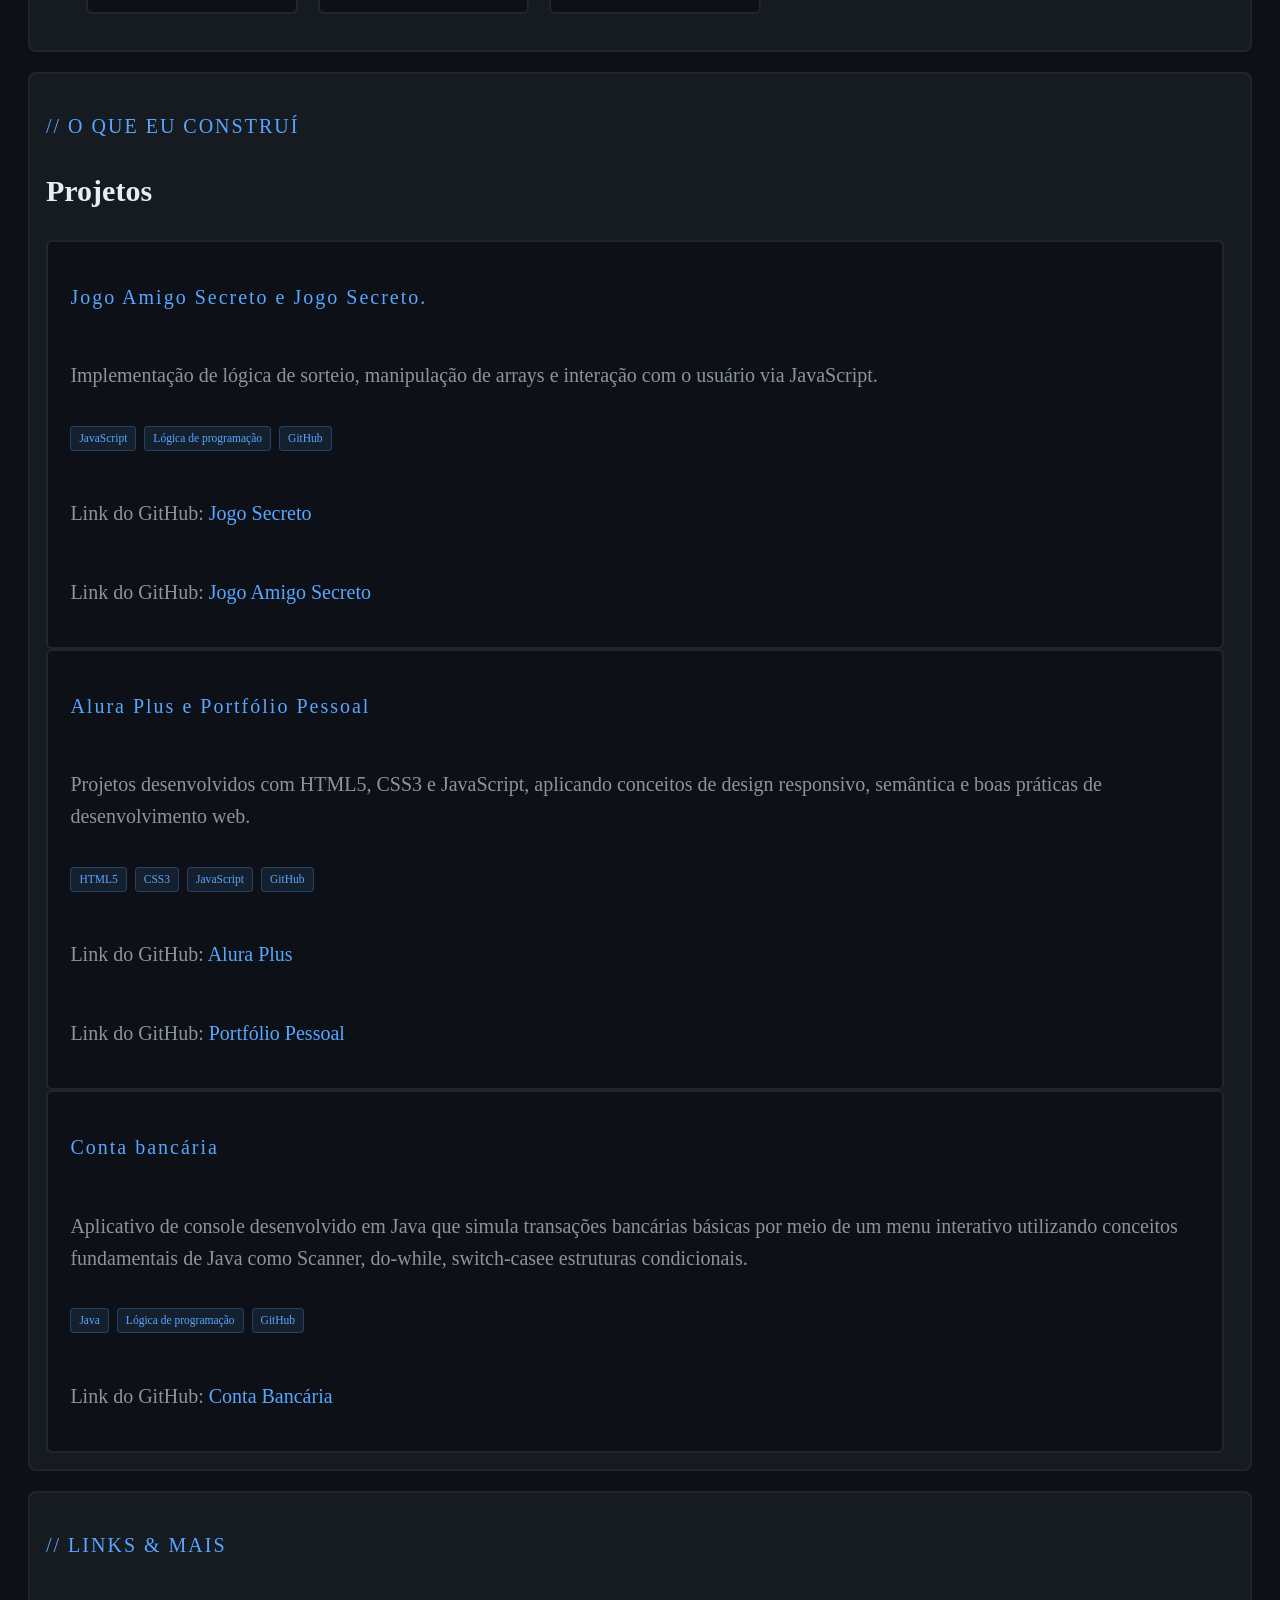
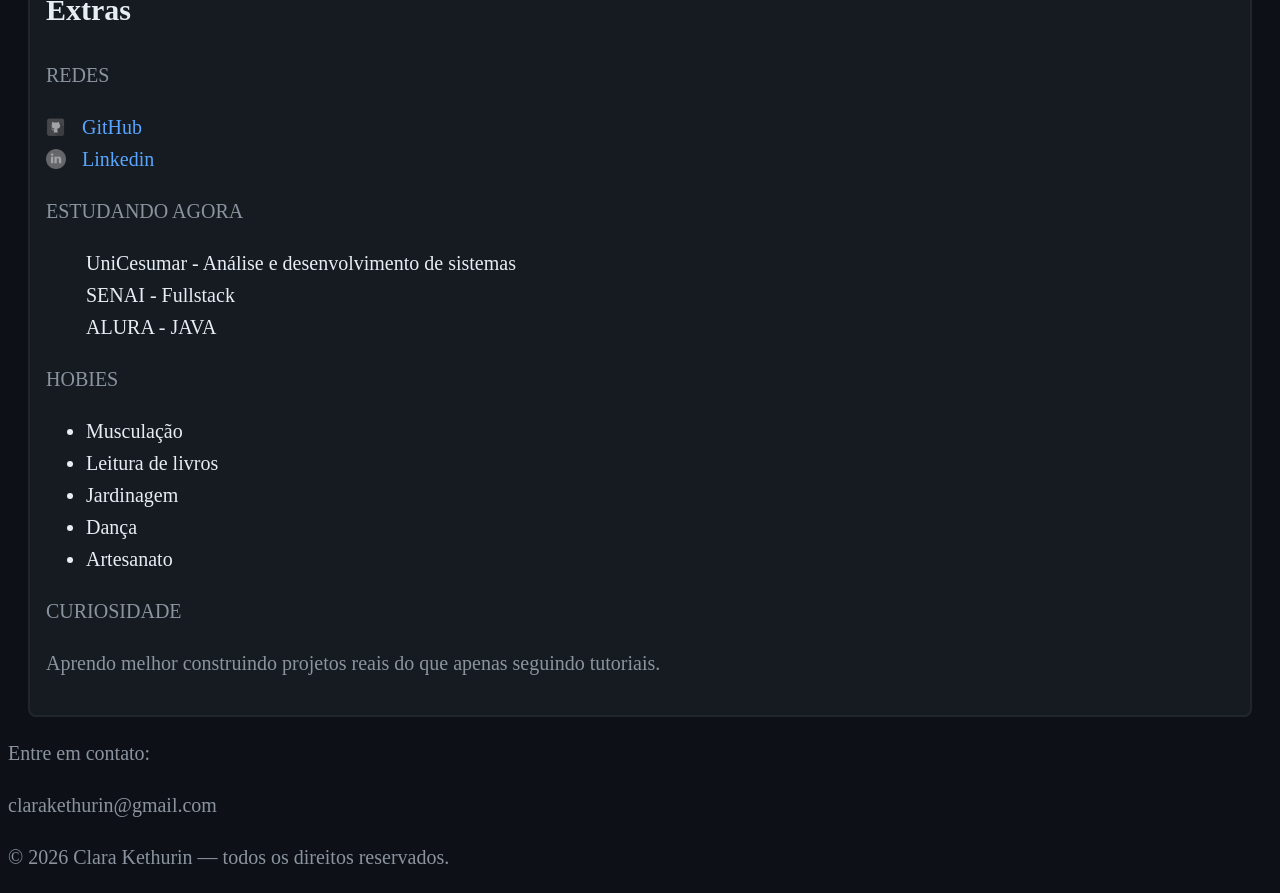
==== commit 4966fe6a: "extras estilo" ====
--- a/index.html
+++ b/index.html
@@ -87,12 +87,22 @@
             <p class="subtitulo">// LINKS & MAIS</p>
             <h2>Extras</h2>
             <P>REDES</P>
-            <a href="https://github.com/clarakethurin" target="_blank" rel="noopener noreferrer" ">GitHub</a>
-            <a href="https://www.linkedin.com/in/clarakethurin" target="_blank" rel="noopener noreferrer">Linkedin</a>
+            <ul class="redes-sociais">
+                <li class="item-social">
+                    <img class="icon" src="img/github.png" alt="Icon github" />
+                    <a class="icon-link" href="https://github.com/clarakethurin" target="_blank" rel="noopener noreferrer">GitHub</a>
+                </li>
+                <li class="item-social">
+                    <img class="icon" src="img/social.png" alt="Icon linkedin" />
+                    <a class="icon-link" href="https://www.linkedin.com/in/clarakethurin" target="_blank" rel="noopener noreferrer">Linkedin</a>
+                </li>
+            </ul>
             <p>ESTUDANDO AGORA</p>
-            <p>UniCesumar - Análise e desenvolvimento de sistemas</p>
-            <p>SENAI - Fullstack</p>
-            <p>ALURA - JAVA</p>
+            <ul>
+                <li class="estudando">UniCesumar - Análise e desenvolvimento de sistemas</li>
+                <li class="estudando">SENAI - Fullstack</li>
+                <li class="estudando">ALURA - JAVA</li>
+            </ul>
             <p>HOBIES</p>
             <ul>
                 <li>Musculação</li>
--- a/css/style.css
+++ b/css/style.css
@@ -168,3 +168,41 @@
     transition: color 0.2s;
     
 }
+
+.redes-sociais {
+    list-style: none;
+    padding: 0;
+    margin: 0;
+    gap: 20px; /* espaço ENTRE cada par (GitHub / LinkedIn) */
+}
+
+.item-social {
+    display: flex;
+    align-items: center;
+    gap: 0.5rem; /* espaço DENTRO do par (ícone / texto) */
+}
+
+.icon{
+    width: 20px;
+    height: 20px;
+    flex-shrink: 0;
+    opacity: 0.6;
+    margin-right: 0.5rem;
+    display: flex;
+    align-items: center;
+}
+.icon-link { 
+    text-decoration: none;
+    color: #58a6ff;
+    transition: color 0.2s;
+}
+
+.estudando{
+    display: flex;
+    flex-direction: column;
+    gap: 0.5rem;
+    text-decoration: none;
+    margin-right: 10px;
+    
+
+}
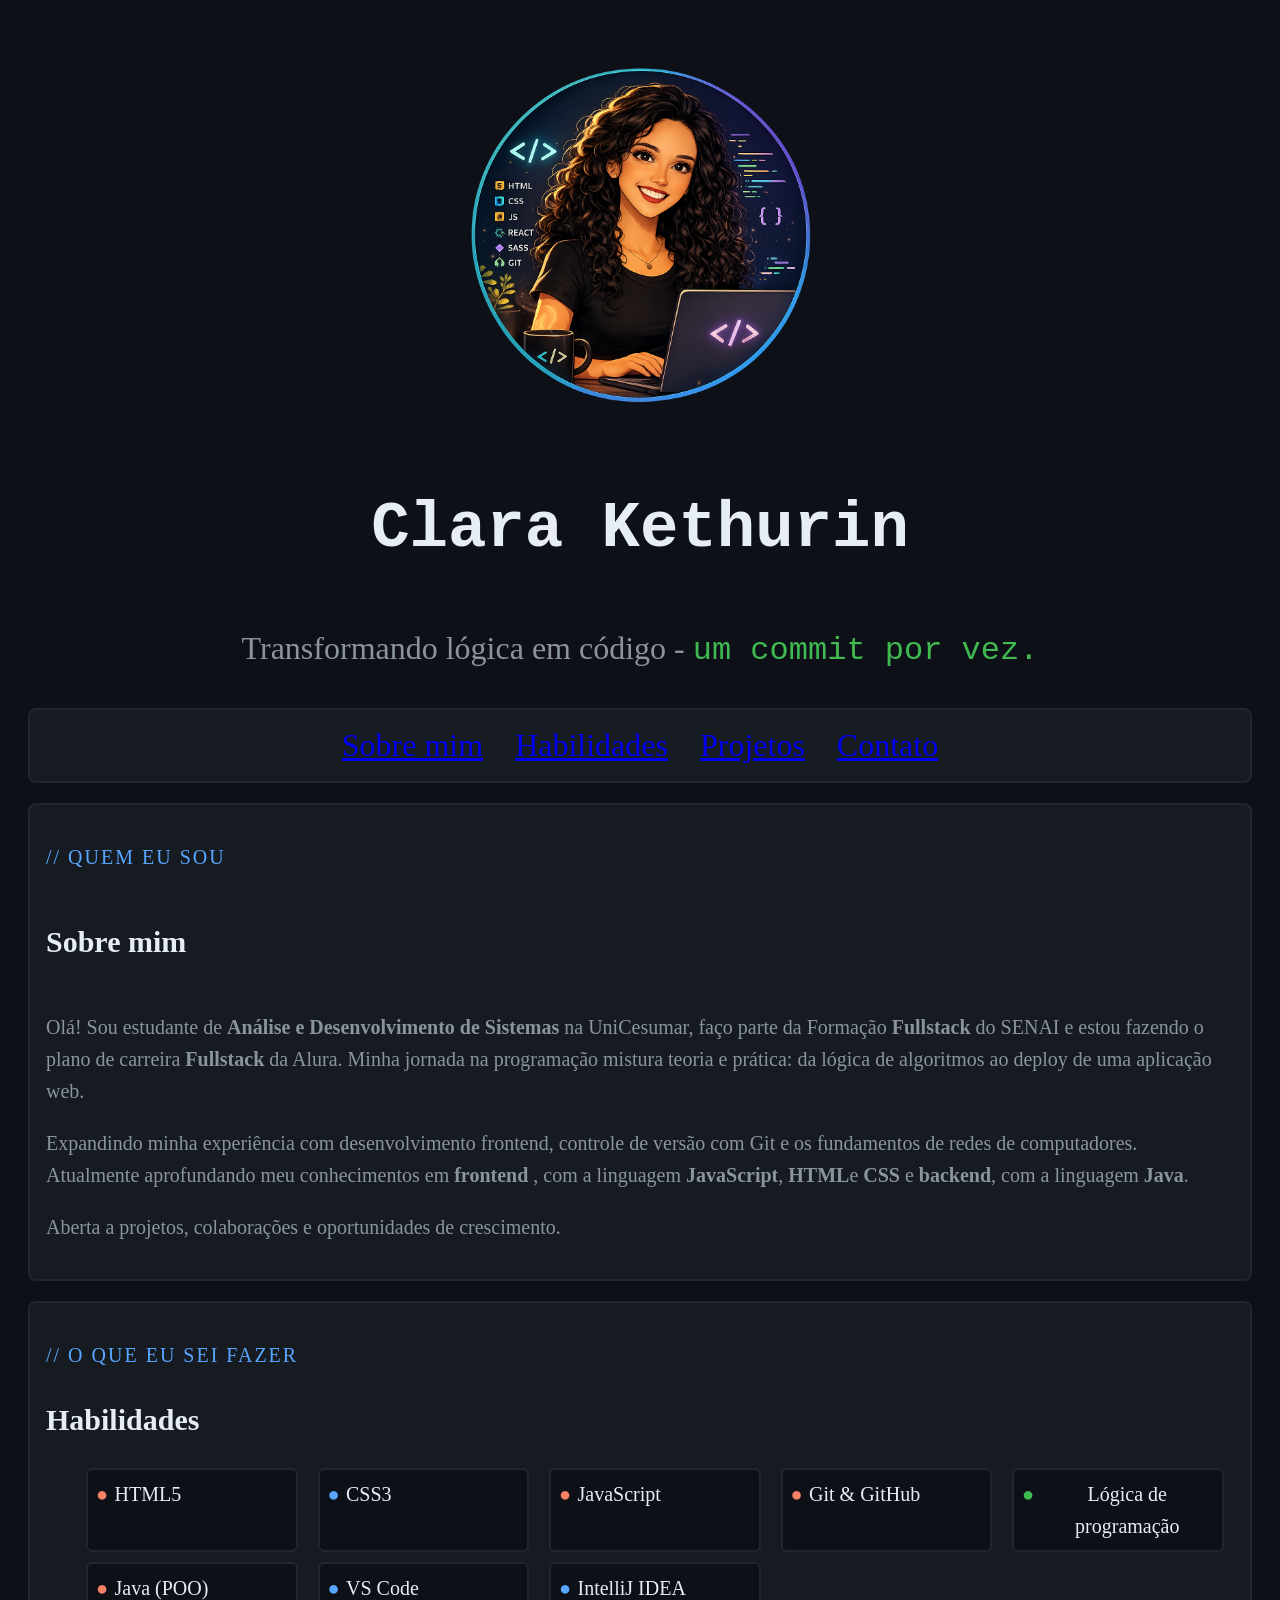
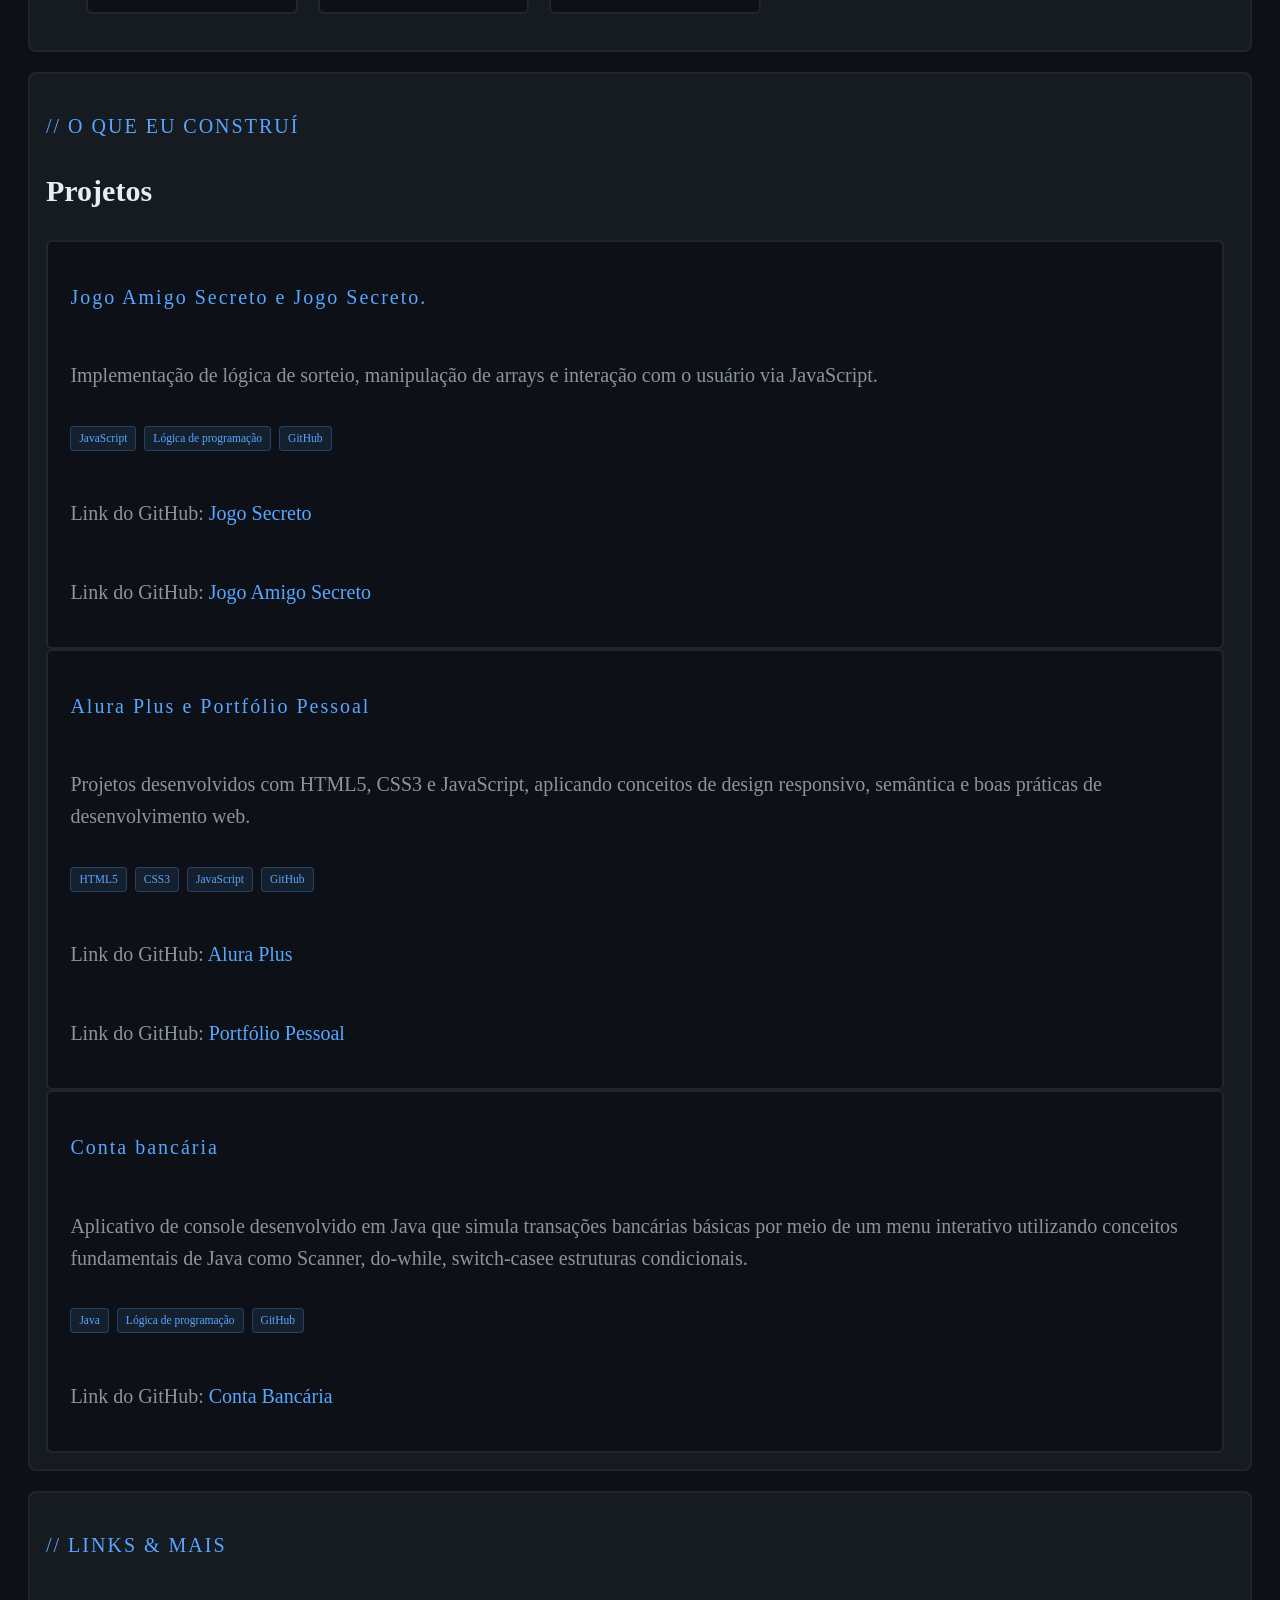
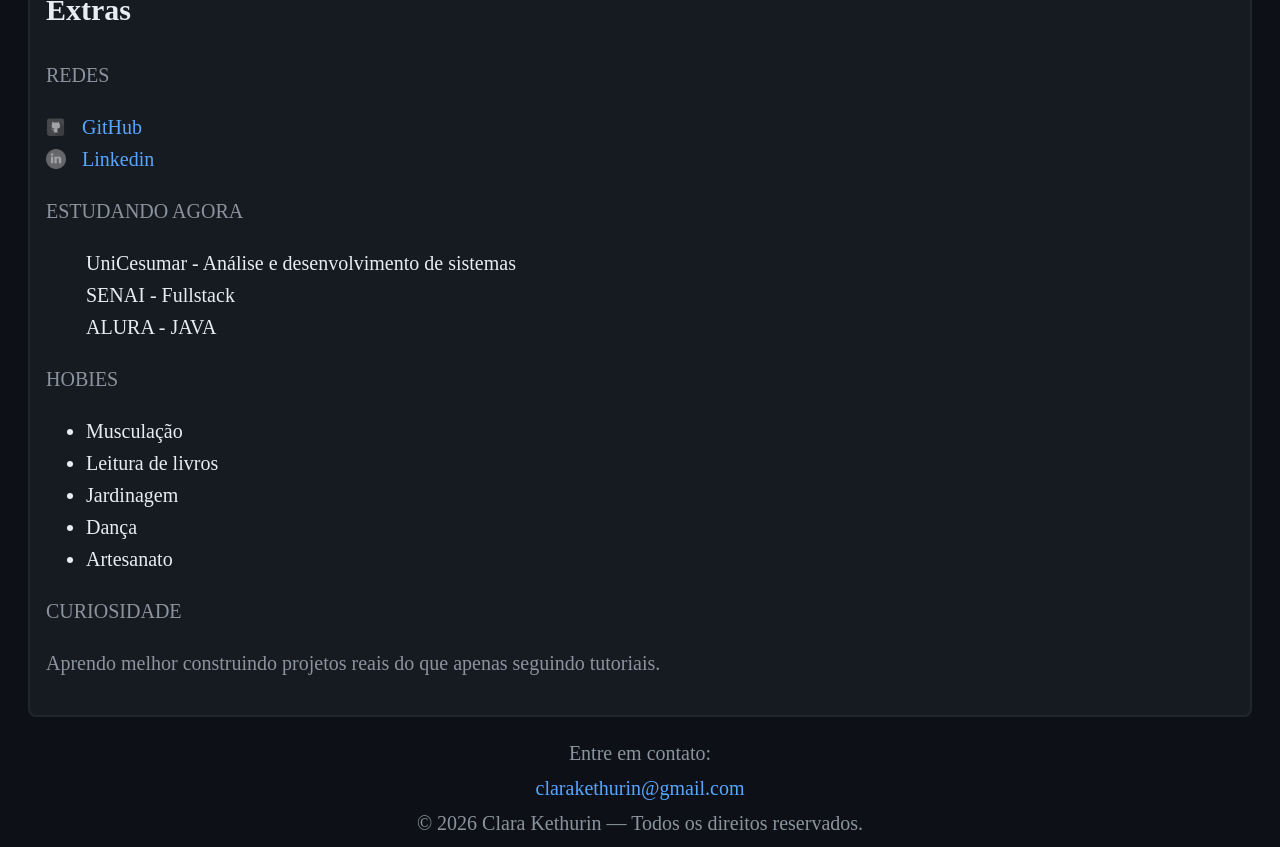
==== commit 6c4987a4: "estilizar rodapé" ====
--- a/index.html
+++ b/index.html
@@ -115,10 +115,10 @@
             <p>Aprendo melhor construindo projetos reais do que apenas seguindo tutoriais.</p>
          </section>
     </main>
-    <footer>
+    <footer class="rodapé">
         <p id="contato">Entre em contato:</p>
-        <p>clarakethurin@gmail.com</p>
-        <P>© 2026 Clara Kethurin — todos os direitos reservados.</P>
+        <p class="tag-link">clarakethurin@gmail.com</p>
+        <p>© 2026 Clara Kethurin — Todos os direitos reservados.</p>
     </footer>
  </body>
  </html>
--- a/css/style.css
+++ b/css/style.css
@@ -203,6 +203,16 @@
     gap: 0.5rem;
     text-decoration: none;
     margin-right: 10px;
-    
-
-}
+}
+
+
+.rodapé{
+    display: flex;
+    flex-direction: column;
+    align-items: center;
+    gap: 0.2rem;
+}
+
+.rodapé p {
+  margin: 0;
+}
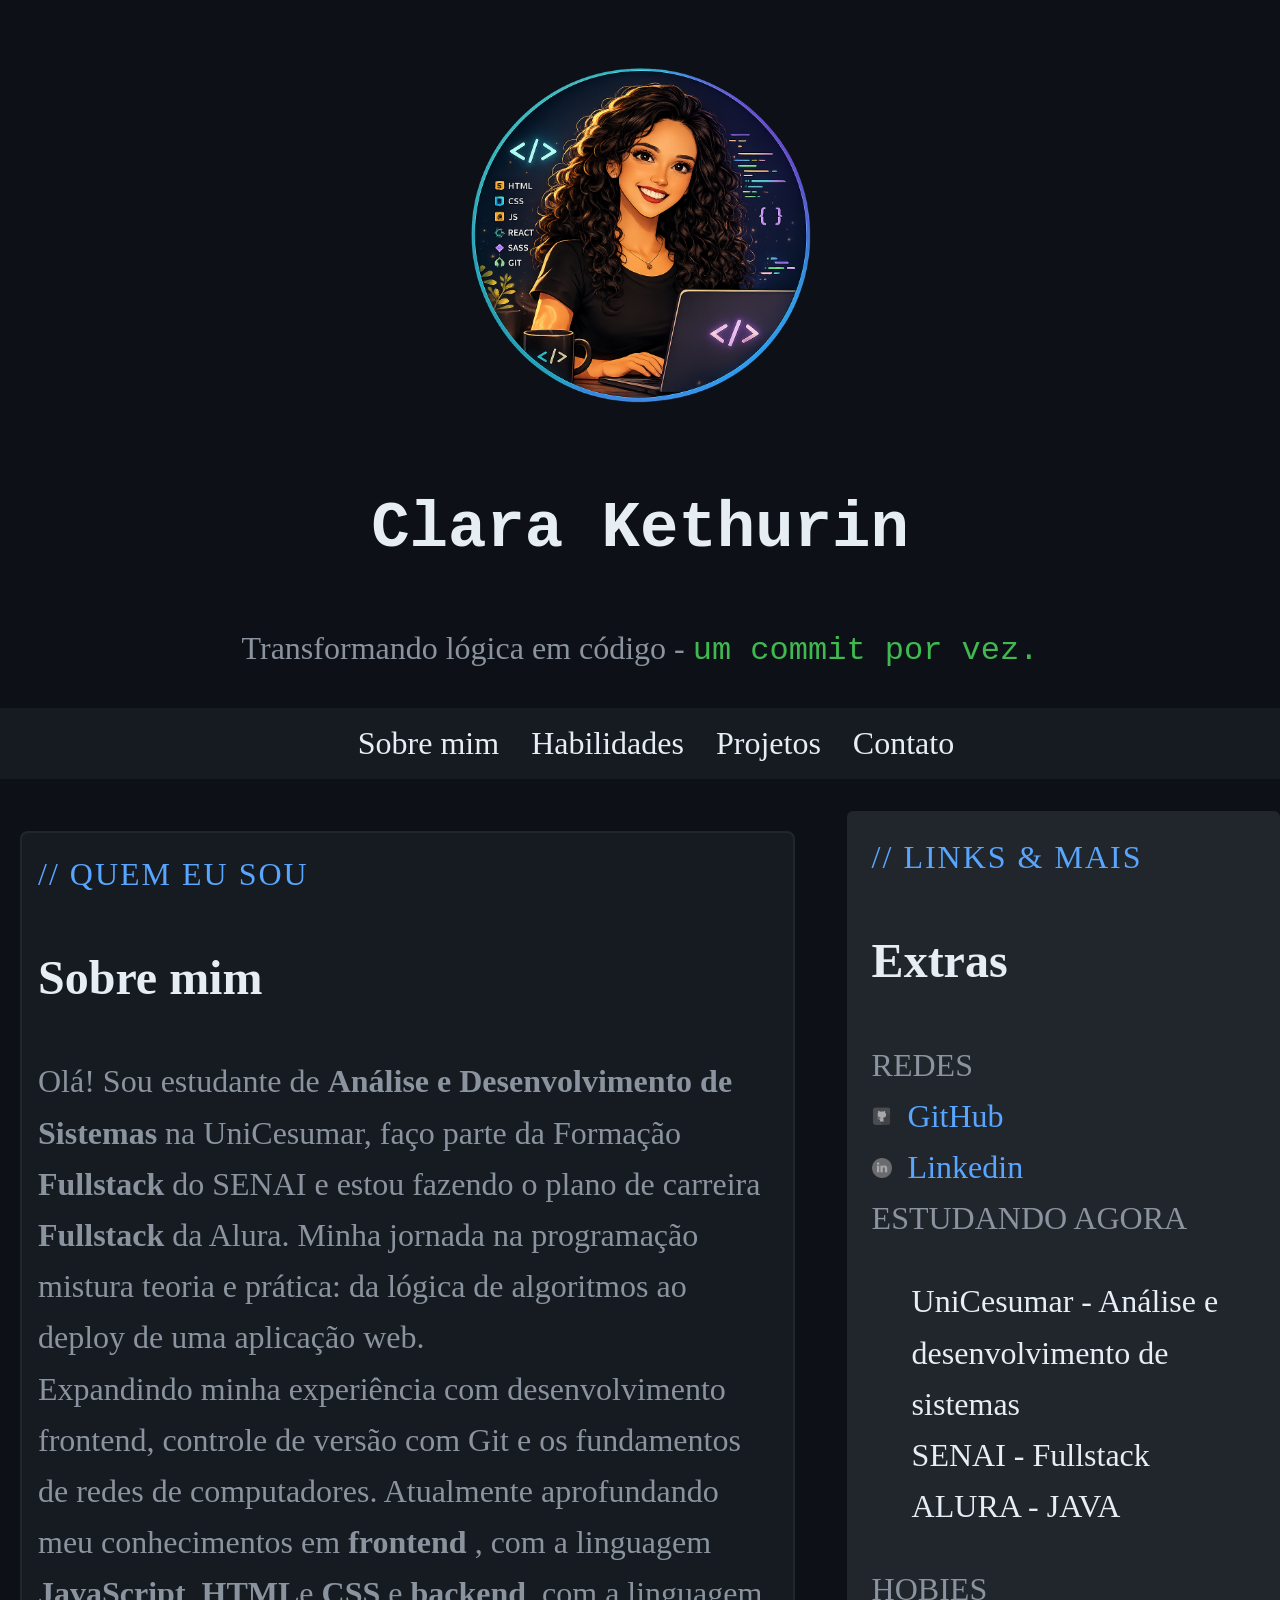
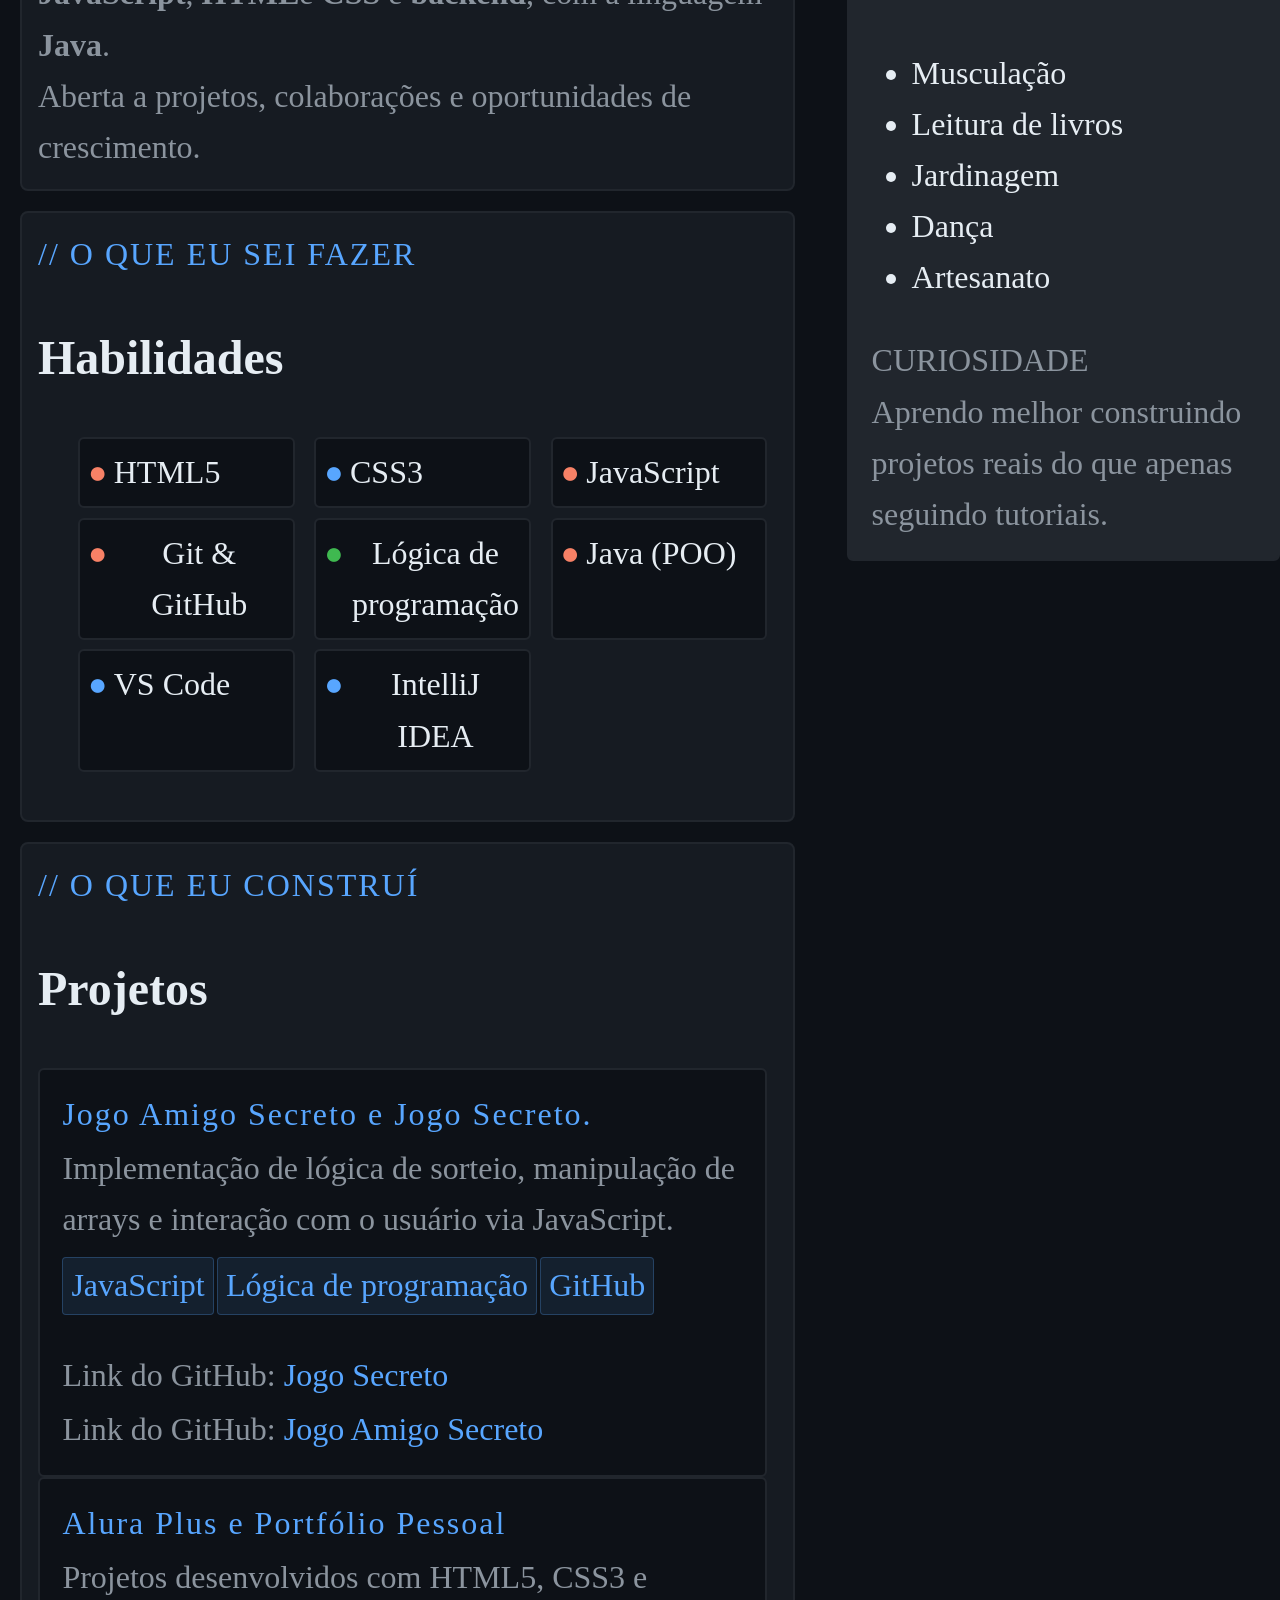
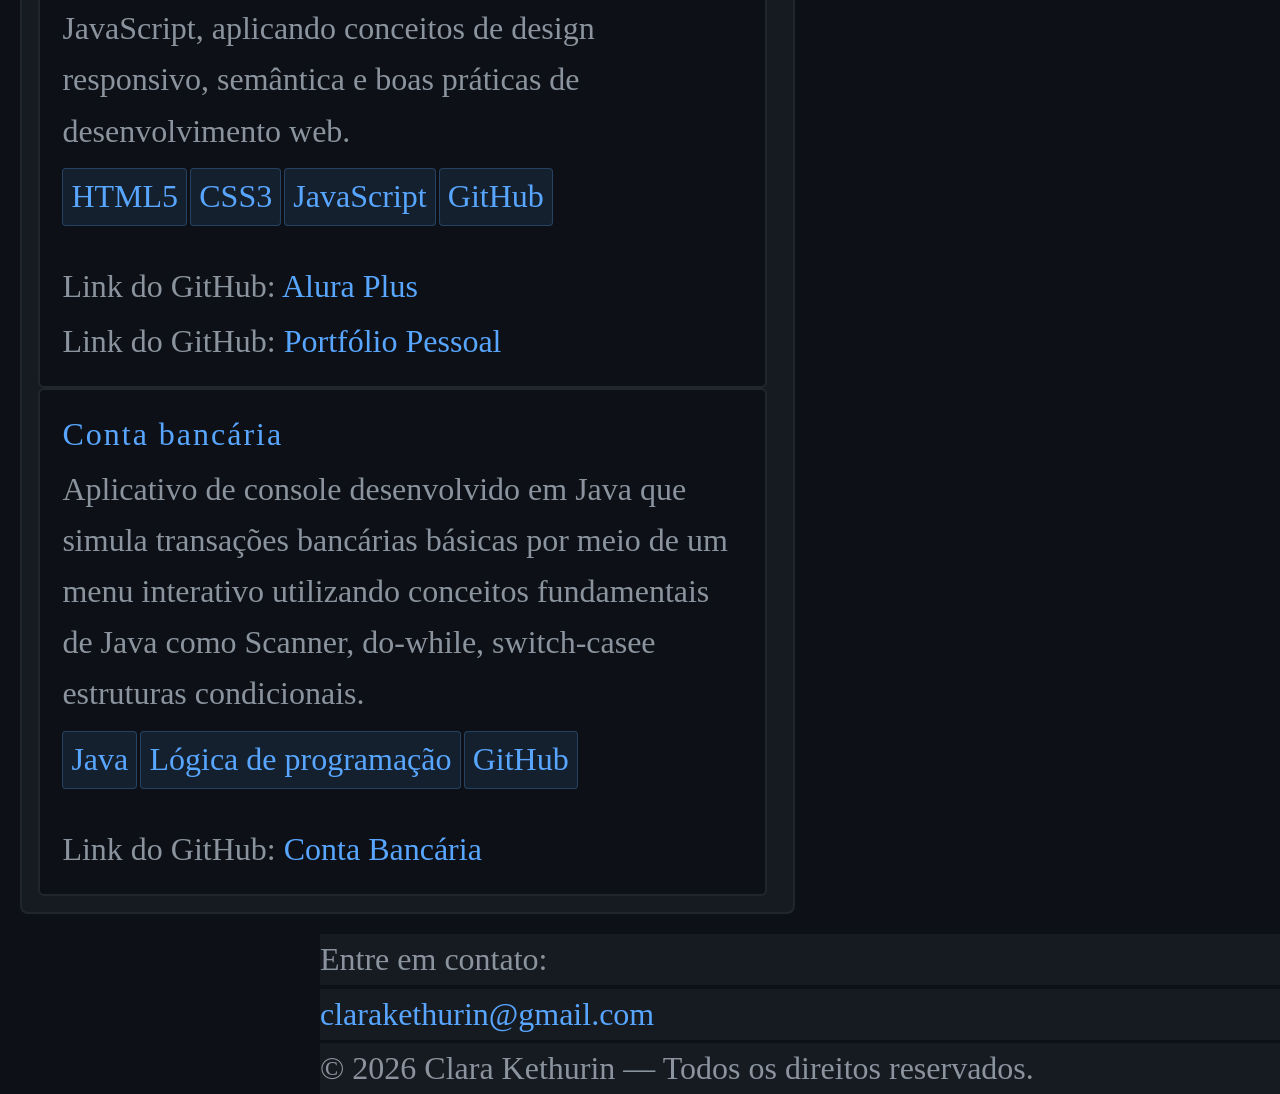
==== commit 954c12fa: "expandir extras alem do container" ====
--- a/index.html
+++ b/index.html
@@ -24,96 +24,102 @@
             <li><a href="#contato">Contato</a></li>
         </ul>
     </nav>
-    <main>   
-        <section id="sobre-mim" class="section-estilo">
-            <p class="subtitulo">// QUEM EU SOU</p>
-            <h2 class="sobre-mim">Sobre mim</h2>
+    <main>
+        <div class="layout-principal">
+            <div class="conteudo-principal">   
+                <section id="sobre-mim" class="section-estilo">
+                <p class="subtitulo">// QUEM EU SOU</p>
+                <h2 class="sobre-mim">Sobre mim</h2>
                 <p>Olá! Sou estudante de <strong>Análise e Desenvolvimento de Sistemas</strong> na UniCesumar, faço parte da Formação <strong>Fullstack</strong> do SENAI e estou fazendo o plano de carreira <strong>Fullstack</strong> da Alura. Minha jornada na programação mistura teoria e prática: da lógica de algoritmos ao deploy de uma aplicação web.</p>
                 <p>Expandindo minha experiência com desenvolvimento frontend, controle de versão com Git e os fundamentos de redes de computadores. Atualmente aprofundando meu conhecimentos em <strong>frontend </strong>, com a linguagem <strong>JavaScript</strong>, <strong>HTML</strong>e <strong>CSS</strong> e <strong>backend</strong>, com a linguagem <strong>Java</strong>. </p>
                 <p>Aberta a projetos, colaborações e oportunidades de crescimento.</p>
-        </section>
-        <section id="habilidades" class="section-estilo">
-            <p class="subtitulo">// O QUE EU SEI FAZER</p>
-            <h2>Habilidades</h2>
-            <ul class="habilidades">
-                <li class="habilidades-item"><span class="ponto-laranja">●</span> HTML5</li>
-                <li class="habilidades-item"><span class="ponto-azul">●</span> CSS3</li>
-                <li class="habilidades-item"><span class="ponto-laranja">●</span> JavaScript</li>
-                <li class="habilidades-item"><span class="ponto-laranja">●</span> Git & GitHub</li>
-                <li class="habilidades-item"><span class="ponto-verde">●</span> Lógica de programação</li>
-                <li class="habilidades-item"><span class="ponto-laranja">●</span> Java (POO)</li>
-                <li class="habilidades-item"><span class="ponto-azul">●</span> VS Code</li>
-                <li class="habilidades-item"><span class="ponto-azul">●</span> IntelliJ IDEA</li>
-            </ul>
-        </section>
-        <section id="projetos" class="section-estilo">
-            <p class="subtitulo">// O QUE EU CONSTRUÍ</p>
-            <h2>Projetos</h2>
-            <span class="projetos"><p class="divtags-titulo">Jogo Amigo Secreto e Jogo Secreto.</p>
-            <p>Implementação de lógica de sorteio, manipulação de arrays e interação com o usuário via JavaScript. </p>
-            <ul class="divtags">
-                <li class="tag">JavaScript</li>
-                <li class="tag">Lógica de programação</li>
-                <li class="tag">GitHub</li>
-            </ul>
-            <p>Link do GitHub: <a href="https://github.com/clarakethurin/Jogo-secreto.JS" target="_blank" rel="noopener noreferrer" class="tag-link">Jogo Secreto</a></p>
-            <p>Link do GitHub: <a href="https://github.com/clarakethurin/JogoAmigoSecreto" target="_blank" rel="noopener noreferrer" class="tag-link">Jogo Amigo Secreto</a></p>
-            </span>
+                </section>
 
-            <span class="projetos"><p class="divtags-titulo">Alura Plus e Portfólio Pessoal</p>
-            <p>Projetos desenvolvidos com HTML5, CSS3 e JavaScript, aplicando conceitos de design responsivo, semântica e boas práticas de desenvolvimento web.</p>
+                <section id="habilidades" class="section-estilo">
+                <p class="subtitulo">// O QUE EU SEI FAZER</p>
+                <h2>Habilidades</h2>
+                <ul class="habilidades">
+                    <li class="habilidades-item"><span class="ponto-laranja">●</span> HTML5</li>
+                    <li class="habilidades-item"><span class="ponto-azul">●</span> CSS3</li>
+                    <li class="habilidades-item"><span class="ponto-laranja">●</span> JavaScript</li>
+                    <li class="habilidades-item"><span class="ponto-laranja">●</span> Git & GitHub</li>
+                    <li class="habilidades-item"><span class="ponto-verde">●</span> Lógica de programação</li>
+                    <li class="habilidades-item"><span class="ponto-laranja">●</span> Java (POO)</li>
+                    <li class="habilidades-item"><span class="ponto-azul">●</span> VS Code</li>
+                    <li class="habilidades-item"><span class="ponto-azul">●</span> IntelliJ IDEA</li>
+                </ul>
+                </section>
+                
+                <section id="projetos" class="section-estilo">
+                <p class="subtitulo">// O QUE EU CONSTRUÍ</p>
+                <h2>Projetos</h2>
+                <span class="projetos"><p class="divtags-titulo">Jogo Amigo Secreto e Jogo Secreto.</p>
+                <p>Implementação de lógica de sorteio, manipulação de arrays e interação com o usuário via JavaScript. </p>
                 <ul class="divtags">
-                    <li class="tag">HTML5</li>
-                    <li class="tag">CSS3</li>
                     <li class="tag">JavaScript</li>
+                    <li class="tag">Lógica de programação</li>
                     <li class="tag">GitHub</li>
                 </ul>
-            <p>Link do GitHub: <a href="https://github.com/clarakethurin/Alura-Plus" target="_blank" rel="noopener noreferrer" class="tag-link">Alura Plus</a></p>
-            <p>Link do GitHub: <a href="https://github.com/clarakethurin/Portfólio-Pessoal" target="_blank" rel="noopener noreferrer" class="tag-link">Portfólio Pessoal</a></p>
-            </span>
+                <p>Link do GitHub: <a href="https://github.com/clarakethurin/Jogo-secreto.JS" target="_blank" rel="noopener noreferrer" class="tag-link">Jogo Secreto</a></p>
+                <p>Link do GitHub: <a href="https://github.com/clarakethurin/JogoAmigoSecreto" target="_blank" rel="noopener noreferrer" class="tag-link">Jogo Amigo Secreto</a></p>
+                </span>
 
-            <span class="projetos"><p class="divtags-titulo">Conta bancária</p>
-            <p>Aplicativo de console desenvolvido em Java que simula transações bancárias básicas por meio de um menu interativo utilizando conceitos fundamentais de Java como Scanner, do-while, switch-casee estruturas condicionais.</p>
-            <ul class="divtags">
-                <li class="tag">Java</li>
-                <li class="tag">Lógica de programação</li>
-                <li class="tag">GitHub</li>
-            </ul>
-            <p>Link do GitHub: <a href="https://github.com/clarakethurin/Conta-Bancaria" target="_blank" rel="noopener noreferrer" class="tag-link">Conta Bancária</a></p>
-            </span>
-        </section>
-        <section id="extras" class="section-estilo">
-            <!--  <aside> PESQUISAR COMO FAZ ISSO AQUI</aside>-->
-            <p class="subtitulo">// LINKS & MAIS</p>
-            <h2>Extras</h2>
-            <P>REDES</P>
-            <ul class="redes-sociais">
-                <li class="item-social">
-                    <img class="icon" src="img/github.png" alt="Icon github" />
-                    <a class="icon-link" href="https://github.com/clarakethurin" target="_blank" rel="noopener noreferrer">GitHub</a>
-                </li>
-                <li class="item-social">
-                    <img class="icon" src="img/social.png" alt="Icon linkedin" />
-                    <a class="icon-link" href="https://www.linkedin.com/in/clarakethurin" target="_blank" rel="noopener noreferrer">Linkedin</a>
-                </li>
-            </ul>
-            <p>ESTUDANDO AGORA</p>
-            <ul>
-                <li class="estudando">UniCesumar - Análise e desenvolvimento de sistemas</li>
-                <li class="estudando">SENAI - Fullstack</li>
-                <li class="estudando">ALURA - JAVA</li>
-            </ul>
-            <p>HOBIES</p>
-            <ul>
-                <li>Musculação</li>
-                <li>Leitura de livros</li>
-                <li>Jardinagem</li>
-                <li>Dança</li>
-                <li>Artesanato</li>
-            </ul>
-            <p>CURIOSIDADE</p>
-            <p>Aprendo melhor construindo projetos reais do que apenas seguindo tutoriais.</p>
-         </section>
+                <span class="projetos"><p class="divtags-titulo">Alura Plus e Portfólio Pessoal</p>
+                <p>Projetos desenvolvidos com HTML5, CSS3 e JavaScript, aplicando conceitos de design responsivo, semântica e boas práticas de desenvolvimento web.</p>
+                <ul class="divtags">
+                        <li class="tag">HTML5</li>
+                        <li class="tag">CSS3</li>
+                        <li class="tag">JavaScript</li>
+                        <li class="tag">GitHub</li>
+                </ul>
+                <p>Link do GitHub: <a href="https://github.com/clarakethurin/Alura-Plus" target="_blank" rel="noopener noreferrer" class="tag-link">Alura Plus</a></p>
+                <p>Link do GitHub: <a href="https://github.com/clarakethurin/Portfólio-Pessoal" target="_blank" rel="noopener noreferrer" class="tag-link">Portfólio Pessoal</a></p>
+                </span>
+
+                <span class="projetos"><p class="divtags-titulo">Conta bancária</p>
+                <p>Aplicativo de console desenvolvido em Java que simula transações bancárias básicas por meio de um menu interativo utilizando conceitos fundamentais de Java como Scanner, do-while, switch-casee estruturas condicionais.</p>
+                <ul class="divtags">
+                    <li class="tag">Java</li>
+                    <li class="tag">Lógica de programação</li>
+                    <li class="tag">GitHub</li>
+                </ul>
+                <p>Link do GitHub: <a href="https://github.com/clarakethurin/Conta-Bancaria" target="_blank" rel="noopener noreferrer" class="tag-link">Conta Bancária</a></p>
+                </span>
+            </section>
+            </div>
+        
+            <aside class="extras"> 
+                <p class="subtitulo">// LINKS & MAIS</p>
+                <h2>Extras</h2>
+                <P>REDES</P>
+                <ul class="redes-sociais">
+                    <li class="item-social">
+                        <img class="icon" src="img/github.png" alt="Icon github" />
+                        <a class="icon-link" href="https://github.com/clarakethurin" target="_blank" rel="noopener noreferrer">GitHub</a>
+                    </li>
+                    <li class="item-social">
+                        <img class="icon" src="img/social.png" alt="Icon linkedin" />
+                        <a class="icon-link" href="https://www.linkedin.com/in/clarakethurin" target="_blank" rel="noopener noreferrer">Linkedin</a>
+                    </li>
+                </ul>
+                <p>ESTUDANDO AGORA</p>
+                <ul>
+                    <li class="estudando">UniCesumar - Análise e desenvolvimento de sistemas</li>
+                    <li class="estudando">SENAI - Fullstack</li>
+                    <li class="estudando">ALURA - JAVA</li>
+                </ul>
+                <p>HOBIES</p>
+                <ul>
+                    <li>Musculação</li>
+                    <li>Leitura de livros</li>
+                    <li>Jardinagem</li>
+                    <li>Dança</li>
+                    <li>Artesanato</li>
+                </ul>
+                <p>CURIOSIDADE</p>
+                <p>Aprendo melhor construindo projetos reais do que apenas seguindo tutoriais.</p>
+            </aside> 
+        </div>
     </main>
     <footer class="rodapé">
         <p id="contato">Entre em contato:</p>
--- a/css/style.css
+++ b/css/style.css
@@ -5,14 +5,17 @@
 
 body {
     font-family: 16px system-ui, -apple-system, sans-serif;
-    font-size: 1.25rem;
+    font-size: 2rem;
     line-height: 1.6;
     background-color: #0d1117;
     color: #e6edf3;
+    max-width: 2500px;
+    margin: 0 auto;
 }
 
 p {
     color: #8b949e;
+    margin: 0;
    
 }
 /* h1 finalizado*/
@@ -47,21 +50,46 @@
 
 /*Falta tirar o sublinhado, corrigir cor e aumentar a fonte*/
 .menu {
+    width: 100vw;
+    position: relative;
+    left: 50%;
+    margin-left: -50vw;
     display: flex;
     flex-direction: row;
     justify-content: center;
     gap: 2rem;
-    border: 2px solid #21262d;
-    border-radius: 8px;
+    border-radius: 0;
     padding: 0.6rem 1rem;
     flex-wrap: wrap;
     background-color: #161b22;
-    margin: 20px;
     list-style: none;
-    text-decoration: none;
     font-size: 2rem; 
 }
 
+.menu a {
+  color: #e6edf3;
+  text-decoration: none;
+  transition: color 0.2s;
+}
+
+.menu a:visited {
+  color: #e6edf3;
+}
+
+.menu a:hover {
+  color: #58a6ff; /* fica azul (seu accent color) só ao passar o mouse */
+}
+
+.layout-principal {
+  display: flex;
+  gap: 2rem;
+  align-items: flex-start; /* essencial pro sticky funcionar */
+}
+
+.conteudo-principal {
+  flex: 1; /* ocupa o espaço restante */
+  min-width: 0; /* evita overflow em telas menores */
+}
 
 .section-estilo{
     border: 2px solid #21262d;
@@ -85,7 +113,7 @@
 /*habilidades finalizado*/
 .habilidades {
     display: grid;
-    grid-template-columns: repeat(auto-fit, minmax(200px, 1fr));
+    grid-template-columns: 1fr 1fr 1fr;
     gap: 0.6rem;
     margin-top: 0.5rem;
 }
@@ -121,7 +149,7 @@
     display: flex;
     text-align:left;
     flex-direction: column;
-    gap: 0.4rem;
+    gap: 0.2rem;
     content: "";
     margin-right: 10px;
     transition: border-color 0.2s;
@@ -129,17 +157,14 @@
 
 .projetos-p{
     display: block;
-    margin-block-start: 1em;
-    margin-block-end: 1em;
-    margin-inline-start: 0px;
-    margin-inline-end: 0px;
+    margin: 0;
     unicode-bidi: isolate;
-    line-height: 1.6;
-}
+}
+
 .divtags-titulo{
     color: #58a6ff;
     letter-spacing: 2px;
-    font-size: 1.25rem;
+    font-size: 2rem;
     
 }
 
@@ -147,26 +172,38 @@
     display: flex;
     flex-wrap: wrap;
     justify-content: flex-start; /* space-between só faz sentido se tiver poucos itens fixos */
-    gap: 0.5rem;
+    gap: 0.2rem;
     list-style: none;
     padding: 0;
     margin-top: 0.5rem;
 }
 
 .tag {
-    font-size: 0.72rem;
+    font-size: 2rem;
     background: rgba(88, 166, 255, 0.1);
     color: #58a6ff;
     border: 1px solid rgba(88, 166, 255, 0.25);
     border-radius: 4px;
     padding: 0.15rem 0.5rem;
     font-family: var(--font-display);
+    gap: 0.2rem;
 }
 .tag-link {
     text-decoration: none;
     color: #58a6ff;
     transition: color 0.2s;
     
+}
+
+.extras {
+    position: sticky;
+    top: 100px;
+    width: 30%;
+    flex-shrink: 0; /* impede que ele encolha */
+    background-color: #21262d;
+    border: 2px solid #21262d;
+    padding: 1.2rem 1.4rem;
+    border-radius: 6px;
 }
 
 .redes-sociais {
@@ -214,5 +251,10 @@
 }
 
 .rodapé p {
-  margin: 0;
-}
+    margin: 0;
+    background-color: #161b22;
+    width: 100vw;
+    position: relative;
+    left: 50%;
+    margin-left: -50vw;
+}
